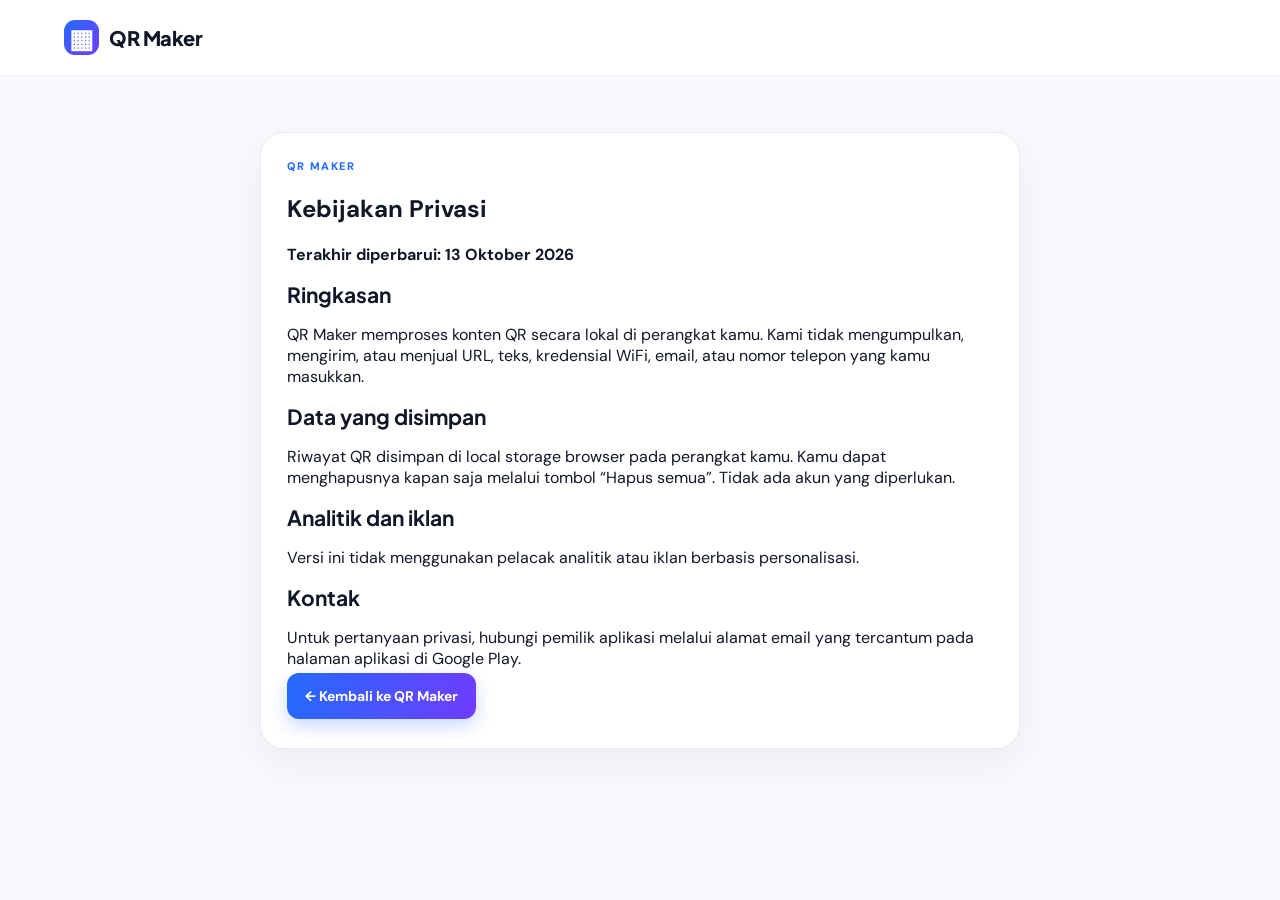
==== privacy.html @ 30dcb8dc "Build Android-first QR Maker PWA" ====
<!doctype html><html lang="id"><head><meta charset="UTF-8"><meta name="viewport" content="width=device-width,initial-scale=1"><meta name="theme-color" content="#246bfe"><link rel="stylesheet" href="styles.css"><title>Kebijakan Privasi — QR Maker</title></head><body><header class="appbar"><a class="brand" href="./"><span class="brand-mark">▦</span><span>QR Maker</span></a></header><main class="shell"><article class="panel" style="max-width:760px;margin:auto"><p class="eyebrow">QR MAKER</p><h1>Kebijakan Privasi</h1><p><strong>Terakhir diperbarui: 13 Oktober 2026</strong></p><h2>Ringkasan</h2><p>QR Maker memproses konten QR secara lokal di perangkat kamu. Kami tidak mengumpulkan, mengirim, atau menjual URL, teks, kredensial WiFi, email, atau nomor telepon yang kamu masukkan.</p><h2>Data yang disimpan</h2><p>Riwayat QR disimpan di local storage browser pada perangkat kamu. Kamu dapat menghapusnya kapan saja melalui tombol “Hapus semua”. Tidak ada akun yang diperlukan.</p><h2>Analitik dan iklan</h2><p>Versi ini tidak menggunakan pelacak analitik atau iklan berbasis personalisasi.</p><h2>Kontak</h2><p>Untuk pertanyaan privasi, hubungi pemilik aplikasi melalui alamat email yang tercantum pada halaman aplikasi di Google Play.</p><p><a class="primary-btn" href="./">← Kembali ke QR Maker</a></p></article></main></body></html>
---- styles.css ----
@import url('https://fonts.googleapis.com/css2?family=DM+Sans:wght@400;500;600;700&family=Plus+Jakarta+Sans:wght@600;700;800&display=swap');
:root{--ink:#101828;--muted:#667085;--line:#e4e7ec;--blue:#246bfe;--violet:#6f3cff;--soft:#f5f8ff;--card:#fff;--bg:#f7f9fc}*{box-sizing:border-box}html{scroll-behavior:smooth}body{margin:0;background:var(--bg);color:var(--ink);font-family:'DM Sans',system-ui,sans-serif}a{color:inherit;text-decoration:none}.appbar{height:76px;background:rgba(255,255,255,.9);backdrop-filter:blur(14px);border-bottom:1px solid #edf0f5;display:flex;align-items:center;padding:0 clamp(20px,5vw,72px);gap:36px;position:sticky;top:0;z-index:10}.brand{display:flex;align-items:center;gap:10px;font-family:'Plus Jakarta Sans';font-weight:800;font-size:20px;letter-spacing:-.5px}.brand-mark{display:grid;place-items:center;width:35px;height:35px;border-radius:11px;background:linear-gradient(135deg,var(--blue),var(--violet));color:#fff;font-size:26px;line-height:1}.top-nav{display:flex;gap:26px;margin-left:auto;color:#667085;font-weight:600;font-size:14px}.top-nav a.active{color:var(--blue)}.icon-btn{border:0;background:#eef4ff;color:var(--blue);border-radius:11px;width:38px;height:38px;font-size:20px}.shell{max-width:1160px;margin:auto;padding:56px 22px 70px}.hero{display:flex;justify-content:space-between;align-items:center;margin-bottom:42px}.eyebrow{font-size:11px;letter-spacing:1.5px;font-weight:800;color:var(--blue);margin:0 0 10px}.hero h1{font:800 clamp(38px,5vw,62px)/1.05 'Plus Jakarta Sans';letter-spacing:-2.5px;margin:0}.hero h1 span{background:linear-gradient(90deg,var(--blue),var(--violet));background-clip:text;color:transparent}.hero-copy{color:var(--muted);font-size:17px;max-width:520px;line-height:1.6;margin:20px 0 0}.hero-orb{width:150px;height:150px;border-radius:46px 46px 72px 46px;background:linear-gradient(145deg,#dfeaff,#ece3ff);display:grid;place-items:center;color:var(--blue);font-size:92px;transform:rotate(8deg);box-shadow:20px 20px 0 #eef3ff}.workspace{display:grid;grid-template-columns:1.08fr .92fr;gap:20px}.panel{background:var(--card);border:1px solid #e9edf4;border-radius:24px;padding:26px;box-shadow:0 15px 40px rgba(16,24,40,.05)}.panel-head,.section-head{display:flex;justify-content:space-between;align-items:flex-start}.panel h2,.history-section h2{font:700 21px 'Plus Jakarta Sans';margin:0}.secure-pill,.status-badge{font-size:11px;font-weight:700;border-radius:100px;padding:8px 10px;background:#ecfdf3;color:#039855}.status-badge{background:#eef4ff;color:var(--blue)}.type-tabs{display:grid;grid-template-columns:repeat(4,1fr);gap:8px;background:#f8fafc;border-radius:15px;padding:5px;margin:26px 0}.type-tab{border:0;background:transparent;border-radius:11px;color:#667085;font:600 13px 'DM Sans';padding:12px 7px;cursor:pointer;display:flex;gap:6px;justify-content:center;align-items:center}.type-tab span{font-size:12px}.type-tab.active{color:var(--blue);background:#fff;box-shadow:0 3px 10px rgba(16,24,40,.08)}.field{display:flex;flex-direction:column;gap:8px;margin-bottom:15px}.field label,.custom-row label{font-size:13px;font-weight:700;color:#344054}.field input,.field textarea,.custom-row select{border:1px solid var(--line);border-radius:12px;padding:14px;font:15px 'DM Sans';color:var(--ink);outline:0;background:#fff;width:100%}.field input:focus,.field textarea:focus{border-color:var(--blue);box-shadow:0 0 0 4px #eef4ff}.field textarea{resize:vertical;min-height:108px}.form-actions{display:flex;gap:10px;margin-top:18px}.primary-btn,.secondary-btn,.ghost-btn{border:0;border-radius:12px;padding:14px 18px;font:700 14px 'DM Sans';cursor:pointer;transition:.2s}.primary-btn{color:#fff;background:linear-gradient(100deg,var(--blue),var(--violet));box-shadow:0 7px 18px rgba(36,107,254,.25);flex:1}.primary-btn:hover{transform:translateY(-2px)}.primary-btn:disabled,.secondary-btn:disabled{opacity:.45;cursor:not-allowed;transform:none}.secondary-btn{color:var(--blue);background:#eef4ff;flex:1}.ghost-btn{color:#667085;background:#f5f6f8}.microcopy{font-size:11px;color:#98a2b3;line-height:1.5;margin:18px 0 0}.qr-stage{background:var(--soft);border-radius:18px;padding:20px 20px 15px;text-align:center;margin:25px 0 17px}.qr-stage canvas{width:min(100%,250px);height:auto;image-rendering:pixelated;background:#fff;border-radius:10px;padding:14px}.qr-stage p{color:var(--muted);font-size:12px;margin:10px 0 0}.custom-row{display:grid;grid-template-columns:1fr 1fr;gap:12px;margin-bottom:16px}.custom-row label{display:flex;flex-direction:column;gap:8px}.custom-row input{height:46px;width:100%;border:1px solid var(--line);border-radius:12px;padding:4px;background:#fff}.custom-row select{padding:12px}.history-section{margin-top:54px}.text-btn{border:0;background:none;color:var(--blue);font-weight:700;cursor:pointer}.history-list{display:grid;grid-template-columns:repeat(3,1fr);gap:12px;margin-top:16px}.history-empty{border:1px dashed #d0d5dd;border-radius:16px;padding:24px;color:#98a2b3;text-align:center;grid-column:1/-1;font-size:14px}.history-item{background:#fff;border:1px solid #e9edf4;border-radius:16px;padding:15px;display:flex;gap:12px;align-items:center;min-width:0}.history-thumb{width:55px;height:55px;border-radius:10px;background:#f2f4f7;display:grid;place-items:center;color:var(--ink);font-size:30px}.history-meta{min-width:0}.history-meta strong{display:block;font-size:13px;white-space:nowrap;overflow:hidden;text-overflow:ellipsis}.history-meta span{font-size:11px;color:#98a2b3;display:block;white-space:nowrap;overflow:hidden;text-overflow:ellipsis;margin-top:4px}.trust-grid{display:grid;grid-template-columns:repeat(3,1fr);gap:14px;margin-top:45px}.trust-grid div{border-top:1px solid var(--line);padding-top:16px}.trust-grid strong,.trust-grid span{display:block}.trust-grid strong{font-size:13px}.trust-grid span{font-size:12px;color:var(--muted);margin-top:5px}footer{border-top:1px solid var(--line);max-width:1160px;margin:auto;padding:24px 22px 40px;color:#98a2b3;font-size:12px;display:flex;justify-content:space-between}footer span:last-child{display:flex;gap:18px}footer a:hover{color:var(--blue)}@media(max-width:760px){.appbar{height:64px;padding:0 17px}.top-nav{display:none}.appbar .icon-btn{margin-left:auto}.shell{padding:30px 15px 45px}.hero{margin-bottom:26px}.hero-orb{width:70px;height:70px;border-radius:23px 23px 36px 23px;font-size:42px;box-shadow:10px 10px 0 #eef3ff}.hero h1{font-size:37px;letter-spacing:-1.7px}.hero-copy{font-size:14px;margin-top:13px;max-width:320px}.workspace{display:block}.panel{padding:19px;border-radius:20px;margin-bottom:14px}.panel h2{font-size:18px}.secure-pill{font-size:10px}.type-tabs{margin:20px 0}.type-tab{padding:11px 3px}.type-tab span{font-size:11px}.history-list{grid-template-columns:1fr}.trust-grid{grid-template-columns:1fr;gap:20px;margin-top:32px}.trust-grid div{display:none}footer{padding:20px 15px 30px;display:block;line-height:2}footer span:last-child{gap:15px}.qr-stage canvas{width:min(100%,230px)}}
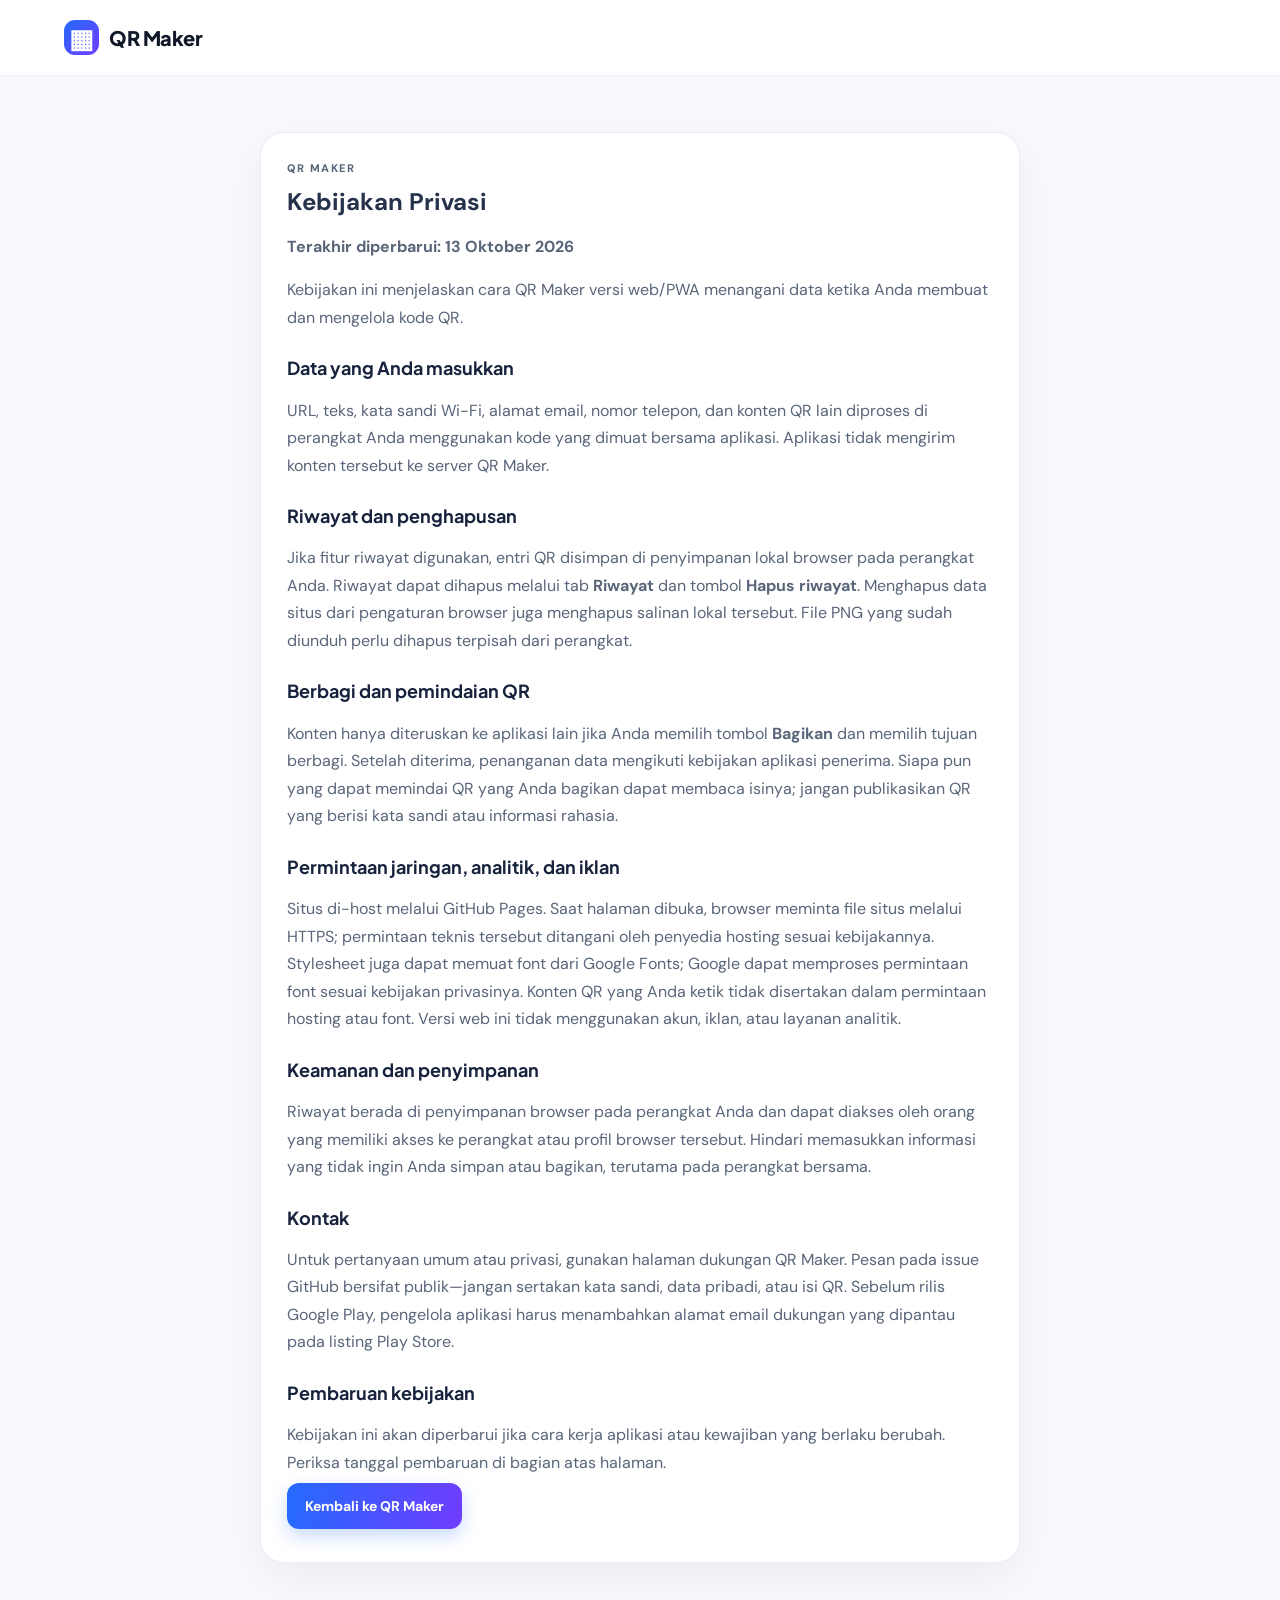
==== commit 1e119351: "Complete profile and Play Store readiness information" ====
--- a/privacy.html
+++ b/privacy.html
@@ -1 +1,46 @@
-<!doctype html><html lang="id"><head><meta charset="UTF-8"><meta name="viewport" content="width=device-width,initial-scale=1"><meta name="theme-color" content="#246bfe"><link rel="stylesheet" href="styles.css"><title>Kebijakan Privasi — QR Maker</title></head><body><header class="appbar"><a class="brand" href="./"><span class="brand-mark">▦</span><span>QR Maker</span></a></header><main class="shell"><article class="panel" style="max-width:760px;margin:auto"><p class="eyebrow">QR MAKER</p><h1>Kebijakan Privasi</h1><p><strong>Terakhir diperbarui: 13 Oktober 2026</strong></p><h2>Ringkasan</h2><p>QR Maker memproses konten QR secara lokal di perangkat kamu. Kami tidak mengumpulkan, mengirim, atau menjual URL, teks, kredensial WiFi, email, atau nomor telepon yang kamu masukkan.</p><h2>Data yang disimpan</h2><p>Riwayat QR disimpan di local storage browser pada perangkat kamu. Kamu dapat menghapusnya kapan saja melalui tombol “Hapus semua”. Tidak ada akun yang diperlukan.</p><h2>Analitik dan iklan</h2><p>Versi ini tidak menggunakan pelacak analitik atau iklan berbasis personalisasi.</p><h2>Kontak</h2><p>Untuk pertanyaan privasi, hubungi pemilik aplikasi melalui alamat email yang tercantum pada halaman aplikasi di Google Play.</p><p><a class="primary-btn" href="./">← Kembali ke QR Maker</a></p></article></main></body></html>
+<!doctype html>
+<html lang="id">
+<head>
+  <meta charset="UTF-8">
+  <meta name="viewport" content="width=device-width,initial-scale=1">
+  <meta name="theme-color" content="#246bfe">
+  <meta name="description" content="Kebijakan privasi QR Maker: pemrosesan QR lokal, penyimpanan riwayat, dan pilihan berbagi.">
+  <link rel="stylesheet" href="styles.css?v=19">
+  <title>Kebijakan Privasi — QR Maker</title>
+</head>
+<body>
+  <header class="appbar">
+    <a class="brand" href="./"><span class="brand-mark">▦</span><span>QR Maker</span></a>
+  </header>
+  <main class="shell">
+    <article class="panel legal-page">
+      <p class="eyebrow">QR MAKER</p>
+      <h1>Kebijakan Privasi</h1>
+      <p><strong>Terakhir diperbarui: 13 Oktober 2026</strong></p>
+      <p>Kebijakan ini menjelaskan cara QR Maker versi web/PWA menangani data ketika Anda membuat dan mengelola kode QR.</p>
+
+      <h2>Data yang Anda masukkan</h2>
+      <p>URL, teks, kata sandi Wi-Fi, alamat email, nomor telepon, dan konten QR lain diproses di perangkat Anda menggunakan kode yang dimuat bersama aplikasi. Aplikasi tidak mengirim konten tersebut ke server QR Maker.</p>
+
+      <h2>Riwayat dan penghapusan</h2>
+      <p>Jika fitur riwayat digunakan, entri QR disimpan di penyimpanan lokal browser pada perangkat Anda. Riwayat dapat dihapus melalui tab <strong>Riwayat</strong> dan tombol <strong>Hapus riwayat</strong>. Menghapus data situs dari pengaturan browser juga menghapus salinan lokal tersebut. File PNG yang sudah diunduh perlu dihapus terpisah dari perangkat.</p>
+
+      <h2>Berbagi dan pemindaian QR</h2>
+      <p>Konten hanya diteruskan ke aplikasi lain jika Anda memilih tombol <strong>Bagikan</strong> dan memilih tujuan berbagi. Setelah diterima, penanganan data mengikuti kebijakan aplikasi penerima. Siapa pun yang dapat memindai QR yang Anda bagikan dapat membaca isinya; jangan publikasikan QR yang berisi kata sandi atau informasi rahasia.</p>
+
+      <h2>Permintaan jaringan, analitik, dan iklan</h2>
+      <p>Situs di-host melalui GitHub Pages. Saat halaman dibuka, browser meminta file situs melalui HTTPS; permintaan teknis tersebut ditangani oleh penyedia hosting sesuai kebijakannya. Stylesheet juga dapat memuat font dari Google Fonts; Google dapat memproses permintaan font sesuai kebijakan privasinya. Konten QR yang Anda ketik tidak disertakan dalam permintaan hosting atau font. Versi web ini tidak menggunakan akun, iklan, atau layanan analitik.</p>
+
+      <h2>Keamanan dan penyimpanan</h2>
+      <p>Riwayat berada di penyimpanan browser pada perangkat Anda dan dapat diakses oleh orang yang memiliki akses ke perangkat atau profil browser tersebut. Hindari memasukkan informasi yang tidak ingin Anda simpan atau bagikan, terutama pada perangkat bersama.</p>
+
+      <h2>Kontak</h2>
+      <p>Untuk pertanyaan umum atau privasi, gunakan <a href="https://github.com/shopppit1-tech/qr-maker-app/issues" target="_blank" rel="noopener noreferrer">halaman dukungan QR Maker</a>. Pesan pada issue GitHub bersifat publik—jangan sertakan kata sandi, data pribadi, atau isi QR. Sebelum rilis Google Play, pengelola aplikasi harus menambahkan alamat email dukungan yang dipantau pada listing Play Store.</p>
+
+      <h2>Pembaruan kebijakan</h2>
+      <p>Kebijakan ini akan diperbarui jika cara kerja aplikasi atau kewajiban yang berlaku berubah. Periksa tanggal pembaruan di bagian atas halaman.</p>
+      <p><a class="primary-btn" href="./">Kembali ke QR Maker</a></p>
+    </article>
+  </main>
+</body>
+</html>
--- a/styles.css
+++ b/styles.css
@@ -1,2 +1,45 @@
 @import url('https://fonts.googleapis.com/css2?family=DM+Sans:wght@400;500;600;700&family=Plus+Jakarta+Sans:wght@600;700;800&display=swap');
-:root{--ink:#101828;--muted:#667085;--line:#e4e7ec;--blue:#246bfe;--violet:#6f3cff;--soft:#f5f8ff;--card:#fff;--bg:#f7f9fc}*{box-sizing:border-box}html{scroll-behavior:smooth}body{margin:0;background:var(--bg);color:var(--ink);font-family:'DM Sans',system-ui,sans-serif}a{color:inherit;text-decoration:none}.appbar{height:76px;background:rgba(255,255,255,.9);backdrop-filter:blur(14px);border-bottom:1px solid #edf0f5;display:flex;align-items:center;padding:0 clamp(20px,5vw,72px);gap:36px;position:sticky;top:0;z-index:10}.brand{display:flex;align-items:center;gap:10px;font-family:'Plus Jakarta Sans';font-weight:800;font-size:20px;letter-spacing:-.5px}.brand-mark{display:grid;place-items:center;width:35px;height:35px;border-radius:11px;background:linear-gradient(135deg,var(--blue),var(--violet));color:#fff;font-size:26px;line-height:1}.top-nav{display:flex;gap:26px;margin-left:auto;color:#667085;font-weight:600;font-size:14px}.top-nav a.active{color:var(--blue)}.icon-btn{border:0;background:#eef4ff;color:var(--blue);border-radius:11px;width:38px;height:38px;font-size:20px}.shell{max-width:1160px;margin:auto;padding:56px 22px 70px}.hero{display:flex;justify-content:space-between;align-items:center;margin-bottom:42px}.eyebrow{font-size:11px;letter-spacing:1.5px;font-weight:800;color:var(--blue);margin:0 0 10px}.hero h1{font:800 clamp(38px,5vw,62px)/1.05 'Plus Jakarta Sans';letter-spacing:-2.5px;margin:0}.hero h1 span{background:linear-gradient(90deg,var(--blue),var(--violet));background-clip:text;color:transparent}.hero-copy{color:var(--muted);font-size:17px;max-width:520px;line-height:1.6;margin:20px 0 0}.hero-orb{width:150px;height:150px;border-radius:46px 46px 72px 46px;background:linear-gradient(145deg,#dfeaff,#ece3ff);display:grid;place-items:center;color:var(--blue);font-size:92px;transform:rotate(8deg);box-shadow:20px 20px 0 #eef3ff}.workspace{display:grid;grid-template-columns:1.08fr .92fr;gap:20px}.panel{background:var(--card);border:1px solid #e9edf4;border-radius:24px;padding:26px;box-shadow:0 15px 40px rgba(16,24,40,.05)}.panel-head,.section-head{display:flex;justify-content:space-between;align-items:flex-start}.panel h2,.history-section h2{font:700 21px 'Plus Jakarta Sans';margin:0}.secure-pill,.status-badge{font-size:11px;font-weight:700;border-radius:100px;padding:8px 10px;background:#ecfdf3;color:#039855}.status-badge{background:#eef4ff;color:var(--blue)}.type-tabs{display:grid;grid-template-columns:repeat(4,1fr);gap:8px;background:#f8fafc;border-radius:15px;padding:5px;margin:26px 0}.type-tab{border:0;background:transparent;border-radius:11px;color:#667085;font:600 13px 'DM Sans';padding:12px 7px;cursor:pointer;display:flex;gap:6px;justify-content:center;align-items:center}.type-tab span{font-size:12px}.type-tab.active{color:var(--blue);background:#fff;box-shadow:0 3px 10px rgba(16,24,40,.08)}.field{display:flex;flex-direction:column;gap:8px;margin-bottom:15px}.field label,.custom-row label{font-size:13px;font-weight:700;color:#344054}.field input,.field textarea,.custom-row select{border:1px solid var(--line);border-radius:12px;padding:14px;font:15px 'DM Sans';color:var(--ink);outline:0;background:#fff;width:100%}.field input:focus,.field textarea:focus{border-color:var(--blue);box-shadow:0 0 0 4px #eef4ff}.field textarea{resize:vertical;min-height:108px}.form-actions{display:flex;gap:10px;margin-top:18px}.primary-btn,.secondary-btn,.ghost-btn{border:0;border-radius:12px;padding:14px 18px;font:700 14px 'DM Sans';cursor:pointer;transition:.2s}.primary-btn{color:#fff;background:linear-gradient(100deg,var(--blue),var(--violet));box-shadow:0 7px 18px rgba(36,107,254,.25);flex:1}.primary-btn:hover{transform:translateY(-2px)}.primary-btn:disabled,.secondary-btn:disabled{opacity:.45;cursor:not-allowed;transform:none}.secondary-btn{color:var(--blue);background:#eef4ff;flex:1}.ghost-btn{color:#667085;background:#f5f6f8}.microcopy{font-size:11px;color:#98a2b3;line-height:1.5;margin:18px 0 0}.qr-stage{background:var(--soft);border-radius:18px;padding:20px 20px 15px;text-align:center;margin:25px 0 17px}.qr-stage canvas{width:min(100%,250px);height:auto;image-rendering:pixelated;background:#fff;border-radius:10px;padding:14px}.qr-stage p{color:var(--muted);font-size:12px;margin:10px 0 0}.custom-row{display:grid;grid-template-columns:1fr 1fr;gap:12px;margin-bottom:16px}.custom-row label{display:flex;flex-direction:column;gap:8px}.custom-row input{height:46px;width:100%;border:1px solid var(--line);border-radius:12px;padding:4px;background:#fff}.custom-row select{padding:12px}.history-section{margin-top:54px}.text-btn{border:0;background:none;color:var(--blue);font-weight:700;cursor:pointer}.history-list{display:grid;grid-template-columns:repeat(3,1fr);gap:12px;margin-top:16px}.history-empty{border:1px dashed #d0d5dd;border-radius:16px;padding:24px;color:#98a2b3;text-align:center;grid-column:1/-1;font-size:14px}.history-item{background:#fff;border:1px solid #e9edf4;border-radius:16px;padding:15px;display:flex;gap:12px;align-items:center;min-width:0}.history-thumb{width:55px;height:55px;border-radius:10px;background:#f2f4f7;display:grid;place-items:center;color:var(--ink);font-size:30px}.history-meta{min-width:0}.history-meta strong{display:block;font-size:13px;white-space:nowrap;overflow:hidden;text-overflow:ellipsis}.history-meta span{font-size:11px;color:#98a2b3;display:block;white-space:nowrap;overflow:hidden;text-overflow:ellipsis;margin-top:4px}.trust-grid{display:grid;grid-template-columns:repeat(3,1fr);gap:14px;margin-top:45px}.trust-grid div{border-top:1px solid var(--line);padding-top:16px}.trust-grid strong,.trust-grid span{display:block}.trust-grid strong{font-size:13px}.trust-grid span{font-size:12px;color:var(--muted);margin-top:5px}footer{border-top:1px solid var(--line);max-width:1160px;margin:auto;padding:24px 22px 40px;color:#98a2b3;font-size:12px;display:flex;justify-content:space-between}footer span:last-child{display:flex;gap:18px}footer a:hover{color:var(--blue)}@media(max-width:760px){.appbar{height:64px;padding:0 17px}.top-nav{display:none}.appbar .icon-btn{margin-left:auto}.shell{padding:30px 15px 45px}.hero{margin-bottom:26px}.hero-orb{width:70px;height:70px;border-radius:23px 23px 36px 23px;font-size:42px;box-shadow:10px 10px 0 #eef3ff}.hero h1{font-size:37px;letter-spacing:-1.7px}.hero-copy{font-size:14px;margin-top:13px;max-width:320px}.workspace{display:block}.panel{padding:19px;border-radius:20px;margin-bottom:14px}.panel h2{font-size:18px}.secure-pill{font-size:10px}.type-tabs{margin:20px 0}.type-tab{padding:11px 3px}.type-tab span{font-size:11px}.history-list{grid-template-columns:1fr}.trust-grid{grid-template-columns:1fr;gap:20px;margin-top:32px}.trust-grid div{display:none}footer{padding:20px 15px 30px;display:block;line-height:2}footer span:last-child{gap:15px}.qr-stage canvas{width:min(100%,230px)}}
+:root{--ink:#101828;--muted:#667085;--line:#e4e7ec;--blue:#246bfe;--violet:#6f3cff;--soft:#f5f8ff;--card:#fff;--bg:#f7f9fc}*{box-sizing:border-box}html{scroll-behavior:smooth}body{margin:0;background:var(--bg);color:var(--ink);font-family:'DM Sans',system-ui,sans-serif}a{color:inherit;text-decoration:none}.appbar{height:76px;background:rgba(255,255,255,.9);backdrop-filter:blur(14px);border-bottom:1px solid #edf0f5;display:flex;align-items:center;padding:0 clamp(20px,5vw,72px);gap:36px;position:sticky;top:0;z-index:10}.brand{display:flex;align-items:center;gap:10px;font-family:'Plus Jakarta Sans';font-weight:800;font-size:20px;letter-spacing:-.5px}.brand-mark{display:grid;place-items:center;width:35px;height:35px;border-radius:11px;background:linear-gradient(135deg,var(--blue),var(--violet));color:#fff;font-size:26px;line-height:1}.top-nav{display:flex;gap:26px;margin-left:auto;color:#667085;font-weight:600;font-size:14px}.top-nav a.active{color:var(--blue)}.icon-btn{border:0;background:#eef4ff;color:var(--blue);border-radius:11px;width:38px;height:38px;font-size:20px}.appbar-actions{margin-left:auto;display:flex;gap:8px}.shell{max-width:1160px;margin:auto;padding:56px 22px 70px}.app-main{max-width:1160px;margin:auto;min-height:calc(100vh - 150px)}.screen{display:none}.screen.active{display:block}.hero{display:flex;justify-content:space-between;align-items:center;margin-bottom:42px}.eyebrow{font-size:11px;letter-spacing:1.5px;font-weight:800;color:var(--blue);margin:0 0 10px}.hero h1{font:800 clamp(38px,5vw,62px)/1.05 'Plus Jakarta Sans';letter-spacing:-2.5px;margin:0}.hero h1 span{background:linear-gradient(90deg,var(--blue),var(--violet));background-clip:text;color:transparent}.hero-copy{color:var(--muted);font-size:17px;max-width:520px;line-height:1.6;margin:20px 0 0}.hero-orb{width:150px;height:150px;border-radius:46px 46px 72px 46px;background:linear-gradient(145deg,#dfeaff,#ece3ff);display:grid;place-items:center;color:var(--blue);font-size:92px;transform:rotate(8deg);box-shadow:20px 20px 0 #eef3ff}.workspace{display:grid;grid-template-columns:1.08fr .92fr;gap:20px}.panel{background:var(--card);border:1px solid #e9edf4;border-radius:24px;padding:26px;box-shadow:0 15px 40px rgba(16,24,40,.05)}.panel-head,.section-head{display:flex;justify-content:space-between;align-items:flex-start}.panel h2,.history-section h2{font:700 21px 'Plus Jakarta Sans';margin:0}.secure-pill,.status-badge{font-size:11px;font-weight:700;border-radius:100px;padding:8px 10px;background:#ecfdf3;color:#039855}.status-badge{background:#eef4ff;color:var(--blue)}.type-tabs{display:grid;grid-template-columns:repeat(4,1fr);gap:8px;background:#f8fafc;border-radius:15px;padding:5px;margin:26px 0}.type-tab{border:0;background:transparent;border-radius:11px;color:#667085;font:600 13px 'DM Sans';padding:12px 7px;cursor:pointer;display:flex;gap:6px;justify-content:center;align-items:center}.type-tab span{font-size:12px}.type-tab.active{color:var(--blue);background:#fff;box-shadow:0 3px 10px rgba(16,24,40,.08)}.field{display:flex;flex-direction:column;gap:8px;margin-bottom:15px}.field label,.custom-row label{font-size:13px;font-weight:700;color:#344054}.field input,.field textarea,.field select,.custom-row select{border:1px solid var(--line);border-radius:12px;padding:14px;font:15px 'DM Sans';color:var(--ink);outline:0;background:#fff;width:100%}.field input:focus,.field textarea:focus{border-color:var(--blue);box-shadow:0 0 0 4px #eef4ff}.field textarea{resize:vertical;min-height:108px}.form-actions{display:flex;gap:10px;margin-top:18px}.primary-btn,.secondary-btn,.ghost-btn{border:0;border-radius:12px;padding:14px 18px;font:700 14px 'DM Sans';cursor:pointer;transition:.2s}.primary-btn{color:#fff;background:linear-gradient(100deg,var(--blue),var(--violet));box-shadow:0 7px 18px rgba(36,107,254,.25);flex:1}.primary-btn:hover{transform:translateY(-2px)}.primary-btn:disabled,.secondary-btn:disabled{opacity:.45;cursor:not-allowed;transform:none}.secondary-btn{color:var(--blue);background:#eef4ff;flex:1}.ghost-btn{color:#667085;background:#f5f6f8}.microcopy{font-size:11px;color:#98a2b3;line-height:1.5;margin:18px 0 0}.qr-stage{background:var(--soft);border-radius:18px;padding:20px 20px 15px;text-align:center;margin:25px 0 17px}.qr-stage canvas{width:min(100%,250px);height:auto;image-rendering:pixelated;background:#fff;border-radius:10px;padding:14px}.qr-stage p{color:var(--muted);font-size:12px;margin:10px 0 0}.custom-row{display:grid;grid-template-columns:1fr 1fr;gap:12px;margin-bottom:16px}.custom-row label{display:flex;flex-direction:column;gap:8px}.custom-row input{height:46px;width:100%;border:1px solid var(--line);border-radius:12px;padding:4px;background:#fff}.custom-row select{padding:12px}.trust-grid{display:grid;grid-template-columns:repeat(3,1fr);gap:14px;margin-top:45px}.trust-grid div{border-top:1px solid var(--line);padding-top:16px}.trust-grid strong,.trust-grid span{display:block}.trust-grid strong{font-size:13px}.trust-grid span{font-size:12px;color:var(--muted);margin-top:5px}.screen-heading{padding:56px 22px 28px}.screen-heading h1{font:800 clamp(34px,5vw,52px)/1.08 'Plus Jakarta Sans';letter-spacing:-2px;margin:0}.screen-heading>p:last-child{color:var(--muted);font-size:16px;margin:14px 0 0}.history-panel{margin:0 22px}.muted{color:var(--muted);font-size:13px;margin:7px 0 0}.text-btn{border:0;background:none;color:var(--blue);font-weight:700;cursor:pointer}.history-list{display:grid;grid-template-columns:repeat(3,1fr);gap:12px;margin-top:16px}.history-empty{border:1px dashed #d0d5dd;border-radius:16px;padding:24px;color:#98a2b3;text-align:center;grid-column:1/-1;font-size:14px}.history-item{background:#fff;border:1px solid #e9edf4;border-radius:16px;padding:15px;display:flex;gap:12px;align-items:center;min-width:0;width:100%;text-align:left;cursor:pointer;position:relative}.history-thumb{width:55px;height:55px;border-radius:10px;background:#f2f4f7;display:grid;place-items:center;color:var(--ink);font-size:30px}.history-meta{min-width:0}.history-meta strong{display:block;font-size:13px;white-space:nowrap;overflow:hidden;text-overflow:ellipsis}.history-meta span{font-size:11px;color:#98a2b3;display:block;white-space:nowrap;overflow:hidden;text-overflow:ellipsis;margin-top:4px}.history-arrow{margin-left:auto;color:#98a2b3;font-size:25px}.empty-tip{margin:20px 22px;display:flex;gap:12px;align-items:center;background:#eef4ff;border-radius:16px;padding:15px;color:var(--blue)}.empty-tip>span{font-size:27px}.empty-tip strong{font-size:13px}.empty-tip p{color:#667085;font-size:12px;margin:3px 0 0}.profile-card{margin:0 22px 14px;background:linear-gradient(120deg,#246bfe,#6f3cff);color:#fff;border-radius:20px;padding:22px;display:flex;align-items:center;gap:14px;box-shadow:0 14px 28px rgba(36,107,254,.2)}.profile-avatar{width:50px;height:50px;border-radius:15px;background:rgba(255,255,255,.2);display:grid;place-items:center;font-size:34px}.profile-card strong{font:700 17px 'Plus Jakarta Sans'}.profile-card p{margin:4px 0 0;opacity:.8;font-size:12px}.pro-pill{margin-left:auto;background:#fff;color:var(--blue);border-radius:99px;font-size:10px;font-weight:800;padding:7px 9px}.settings-list{background:#fff;border:1px solid #e9edf4;border-radius:20px;margin:0 22px;overflow:hidden}.setting-item{width:100%;border:0;border-bottom:1px solid #edf0f5;background:#fff;display:flex;align-items:center;gap:13px;text-align:left;padding:17px 16px;color:var(--ink);cursor:pointer}.setting-item:last-child{border-bottom:0}.setting-icon{width:36px;height:36px;border-radius:11px;background:#eef4ff;color:var(--blue);display:grid;place-items:center;font-size:20px}.setting-item span:nth-child(2){flex:1}.setting-item strong,.setting-item small{display:block}.setting-item strong{font-size:13px}.setting-item small{font-size:11px;color:#98a2b3;margin-top:4px}.setting-item>b{font-size:24px;font-weight:400;color:#98a2b3}.about-note{margin:25px 22px 45px;text-align:center;color:#98a2b3;font-size:12px}.about-note strong,.about-note span{display:block}.about-note span{margin-top:5px}.bottom-nav{max-width:1160px;margin:0 auto 22px;background:#fff;border:1px solid #e9edf4;border-radius:18px;padding:8px;display:flex;justify-content:space-around;box-shadow:0 12px 30px rgba(16,24,40,.08);position:fixed;left:50%;transform:translateX(-50%);bottom:12px;width:min(1120px,calc(100% - 32px));z-index:30}.nav-item{border:0;background:transparent;color:#98a2b3;min-width:100px;padding:8px 20px;border-radius:13px;cursor:pointer;display:flex;flex-direction:column;align-items:center;gap:4px;font-family:'DM Sans'}.nav-item span{font-size:23px;line-height:1}.nav-item b{font-size:11px}.nav-item.active{color:var(--blue);background:#eef4ff}.settings-icon{display:grid;place-items:center;text-decoration:none;font-size:22px;font-family:system-ui}.settings-icon span{display:block;line-height:1}
+footer{border-top:1px solid var(--line);max-width:1160px;margin:auto;padding:24px 22px 40px;color:#98a2b3;font-size:12px;display:flex;justify-content:space-between}footer span:last-child{display:flex;gap:18px}footer a:hover{color:var(--blue)}
+@media(max-width:760px){html,body{height:100%;overflow:hidden}.appbar{height:64px;padding:0 17px;position:fixed;left:0;right:0;top:0;z-index:20}.top-nav{display:none}.appbar .icon-btn{margin-left:0}.app-main{height:calc(100dvh - 64px);min-height:0;padding-top:64px;overflow:hidden}.screen{height:100%;overflow:hidden}.screen-buat{padding:0 15px 74px}.hero{height:108px;padding:12px 0 5px;margin:0;align-items:flex-start}.hero-orb{display:none}.hero .eyebrow{font-size:9px;margin-bottom:5px}.hero h1{font-size:27px;line-height:1.02;letter-spacing:-1.2px}.hero-copy{font-size:11px;line-height:1.25;margin:7px 0 0;max-width:300px}.workspace{padding:0;display:block}.panel{border-radius:16px;padding:12px;margin-bottom:8px;box-shadow:0 7px 18px rgba(16,24,40,.045)}.panel-head{align-items:center}.panel h2{font-size:15px}.panel .eyebrow{font-size:8px;margin-bottom:4px}.secure-pill,.status-badge{font-size:9px;padding:5px 7px}.type-tabs{margin:10px 0 11px;padding:3px;gap:4px;border-radius:11px}.type-tab{padding:7px 3px;font-size:12px;gap:4px}.type-tab span{font-size:10px}.field{gap:4px;margin-bottom:7px}.field label,.custom-row label{font-size:10px}.field input,.field textarea,.field select{padding:9px;border-radius:9px;font-size:12px}.field textarea{min-height:45px}.form-actions{gap:6px;margin-top:8px}.primary-btn,.secondary-btn,.ghost-btn{padding:9px 10px;border-radius:9px;font-size:11px}.microcopy{font-size:8px;margin:8px 0 0}.preview-panel .qr-stage{margin:9px 0 8px;padding:7px 7px 5px;border-radius:12px}.preview-panel .qr-stage canvas{width:132px;padding:7px;border-radius:7px}.qr-stage p{font-size:9px;margin:4px 0 0}.custom-row{gap:7px;margin-bottom:7px}.custom-row input{height:29px;padding:2px;border-radius:8px}.custom-row select{padding:7px;font-size:10px}.preview-panel .form-actions{margin-top:5px}.trust-grid,footer{display:none}.bottom-nav{bottom:8px;width:calc(100% - 20px);border-radius:15px;padding:5px;background:rgba(255,255,255,.97);box-shadow:0 8px 22px rgba(16,24,40,.14)}.nav-item{padding:6px 4px;gap:2px;border-radius:10px}.nav-item span{font-size:19px}.nav-item b{font-size:9px}.screen-heading{padding:25px 15px 18px}.screen-heading h1{font-size:29px}.history-panel{margin:0 15px;padding:18px;max-height:calc(100% - 170px);overflow:auto}.empty-tip{margin:15px}.history-panel .history-list{margin-top:16px}.profile-card{margin:0 15px 14px}.settings-list{margin:0 15px;max-height:calc(100% - 240px);overflow:auto}.about-note{margin-left:15px;margin-right:15px}.appbar-actions .icon-btn{font-size:17px}.hero+.workspace{margin:0}.bottom-nav .nav-item{min-width:0;flex:1}}
+
+.form-error{color:#b42318;background:#fef3f2;border:1px solid #fecdca;border-radius:10px;padding:9px 11px;font-size:11px;font-weight:600;margin:8px 0 0}.form-error[hidden]{display:none}
+/* Touch-friendly mobile behavior: content may move, navigation stays fixed */
+@media(max-width:760px){html,body{overflow:auto;touch-action:pan-y}.app-main{overflow-y:auto;overflow-x:hidden}.screen{overflow-y:auto;overflow-x:hidden;touch-action:pan-y}.screen-buat{padding-bottom:92px}.bottom-nav{pointer-events:auto;touch-action:manipulation}.nav-item,.type-tab,button,a{touch-action:manipulation}}
+@media(max-width:760px){.hero{height:auto;min-height:142px;padding-top:12px;padding-bottom:14px;margin-bottom:0}.hero-copy{max-width:345px;line-height:1.35}.workspace{margin-top:0}.panel{overflow:visible}.form-panel,.preview-panel{height:auto;min-height:0}}
+
+/* Profil, kebijakan, dan kesiapan rilis */
+.legal-page{max-width:760px;margin:0 auto;line-height:1.72;color:#26324b}
+.legal-page h1{line-height:1.2;margin:8px 0 12px}
+.legal-page h2{font-size:18px;line-height:1.35;margin:25px 0 7px;color:#17233d}
+.legal-page p{color:#596579}
+#profileView{margin-bottom:24px}
+.profile-lead{color:var(--muted);line-height:1.65;margin:0 0 20px}
+.profile-app-id{display:flex;align-items:center;gap:13px;padding:15px;border-radius:18px;background:linear-gradient(120deg,#eff5ff,#f5f1ff);margin-bottom:20px}
+.profile-app-icon{width:52px;height:52px;display:grid;place-items:center;flex:0 0 52px;border-radius:16px;background:linear-gradient(145deg,#1477f8,#713cf6);color:#fff;font-size:25px;font-weight:800;box-shadow:0 8px 18px rgba(36,107,254,.22)}
+.profile-app-copy{display:grid;gap:3px;min-width:0}.profile-app-copy strong{font-size:17px;color:#17233d}.profile-app-copy small{font-size:12px;color:#6b7690}
+.profile-badge{margin-left:auto;padding:7px 10px;border-radius:999px;background:#e8fff3;color:#07824e;font-size:11px;font-weight:800;white-space:nowrap}
+.profile-block{margin-top:19px}.profile-block h3{font-size:16px;margin:0 0 10px;color:#17233d}
+.profile-links{display:grid;gap:9px}
+.profile-link{min-height:62px;display:flex;align-items:center;gap:12px;padding:12px 14px;border:1px solid #e8edf5;border-radius:15px;text-decoration:none;color:#17233d;background:#fff;transition:transform .16s ease,border-color .16s ease}
+.profile-link:hover{transform:translateY(-1px);border-color:#b7ccff}
+.profile-link-icon{width:38px;height:38px;display:grid;place-items:center;border-radius:12px;background:#eff4ff;color:#246bfe;font-size:19px;font-weight:700;flex:0 0 38px}
+.profile-link-copy{display:grid;gap:3px;flex:1}.profile-link-copy strong{font-size:14px}.profile-link-copy small{font-size:12px;color:#778198;line-height:1.45}.profile-link-arrow{color:#8994a8;font-size:20px}
+.profile-facts{margin:0;padding:0;list-style:none;display:grid;gap:9px}
+.profile-facts li{position:relative;padding-left:26px;color:#4f5d74;line-height:1.55;font-size:13px}
+.profile-facts li:before{content:"✓";position:absolute;left:0;top:0;width:18px;height:18px;border-radius:50%;display:grid;place-items:center;background:#e9fbf2;color:#07824e;font-size:12px;font-weight:800}
+.profile-note{padding:14px 15px;border-radius:15px;background:#f3f7ff;border:1px solid #e1eaff;color:#4e5c75;font-size:12px;line-height:1.6}
+.profile-play-checklist{margin-top:20px;border:1px solid #e7ebf3;border-radius:16px;background:#fbfcff;overflow:hidden}
+.profile-play-checklist summary{cursor:pointer;padding:15px 16px;font-weight:750;color:#17233d;list-style:none}
+.profile-play-checklist summary::-webkit-details-marker{display:none}
+.profile-play-checklist summary:after{content:"＋";float:right;color:#246bfe;font-size:18px}
+.profile-play-checklist[open] summary:after{content:"−"}
+.profile-play-body{padding:0 16px 16px;color:#596579;font-size:12px;line-height:1.62}
+.profile-play-body h4{margin:13px 0 6px;color:#17233d;font-size:13px}
+.profile-play-body ul{margin:6px 0;padding-left:20px}.profile-play-body li{margin:5px 0}
+.profile-play-body a{color:#246bfe}
+.profile-support-note{font-size:12px;line-height:1.55;color:#778198;margin:9px 0 0}
+#templatesIntro{padding:15px 0 4px;color:var(--muted);line-height:1.65}
+#profileContent[hidden],#templatesIntro[hidden]{display:none!important}
+.shell{padding-bottom:150px}
+@media(max-width:760px){.legal-page{padding:20px!important}.legal-page h1{font-size:26px}.legal-page h2{font-size:17px}.profile-app-id{padding:13px}.profile-block{margin-top:17px}.profile-link{min-height:60px;padding:11px 12px}.profile-play-checklist summary{padding:14px}.profile-play-body{padding:0 14px 14px}}
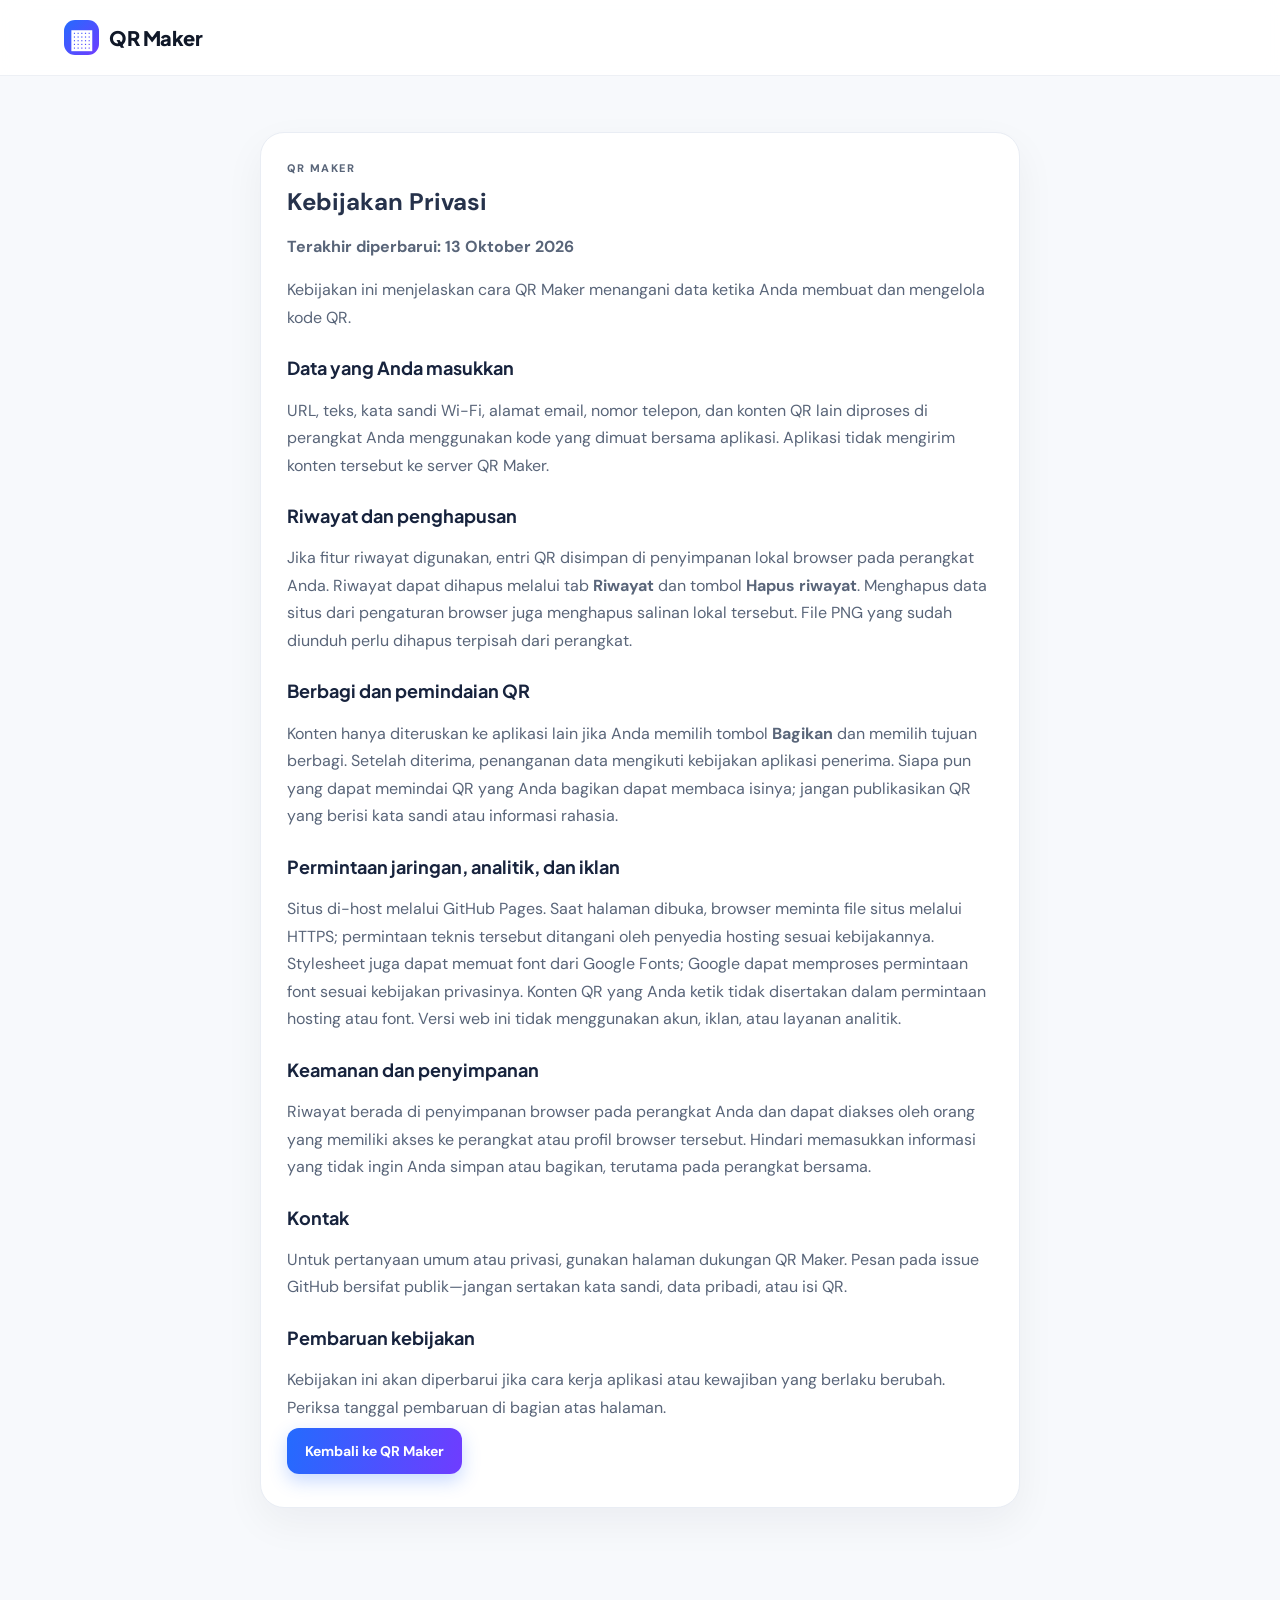
==== commit cfec2393: "Keep profile focused on end users" ====
--- a/privacy.html
+++ b/privacy.html
@@ -5,7 +5,7 @@
   <meta name="viewport" content="width=device-width,initial-scale=1">
   <meta name="theme-color" content="#246bfe">
   <meta name="description" content="Kebijakan privasi QR Maker: pemrosesan QR lokal, penyimpanan riwayat, dan pilihan berbagi.">
-  <link rel="stylesheet" href="styles.css?v=19">
+  <link rel="stylesheet" href="styles.css?v=20">
   <title>Kebijakan Privasi — QR Maker</title>
 </head>
 <body>
@@ -17,7 +17,7 @@
       <p class="eyebrow">QR MAKER</p>
       <h1>Kebijakan Privasi</h1>
       <p><strong>Terakhir diperbarui: 13 Oktober 2026</strong></p>
-      <p>Kebijakan ini menjelaskan cara QR Maker versi web/PWA menangani data ketika Anda membuat dan mengelola kode QR.</p>
+      <p>Kebijakan ini menjelaskan cara QR Maker menangani data ketika Anda membuat dan mengelola kode QR.</p>
 
       <h2>Data yang Anda masukkan</h2>
       <p>URL, teks, kata sandi Wi-Fi, alamat email, nomor telepon, dan konten QR lain diproses di perangkat Anda menggunakan kode yang dimuat bersama aplikasi. Aplikasi tidak mengirim konten tersebut ke server QR Maker.</p>
@@ -35,7 +35,7 @@
       <p>Riwayat berada di penyimpanan browser pada perangkat Anda dan dapat diakses oleh orang yang memiliki akses ke perangkat atau profil browser tersebut. Hindari memasukkan informasi yang tidak ingin Anda simpan atau bagikan, terutama pada perangkat bersama.</p>
 
       <h2>Kontak</h2>
-      <p>Untuk pertanyaan umum atau privasi, gunakan <a href="https://github.com/shopppit1-tech/qr-maker-app/issues" target="_blank" rel="noopener noreferrer">halaman dukungan QR Maker</a>. Pesan pada issue GitHub bersifat publik—jangan sertakan kata sandi, data pribadi, atau isi QR. Sebelum rilis Google Play, pengelola aplikasi harus menambahkan alamat email dukungan yang dipantau pada listing Play Store.</p>
+      <p>Untuk pertanyaan umum atau privasi, gunakan <a href="https://github.com/shopppit1-tech/qr-maker-app/issues" target="_blank" rel="noopener noreferrer">halaman dukungan QR Maker</a>. Pesan pada issue GitHub bersifat publik—jangan sertakan kata sandi, data pribadi, atau isi QR.</p>
 
       <h2>Pembaruan kebijakan</h2>
       <p>Kebijakan ini akan diperbarui jika cara kerja aplikasi atau kewajiban yang berlaku berubah. Periksa tanggal pembaruan di bagian atas halaman.</p>
--- a/styles.css
+++ b/styles.css
@@ -29,15 +29,7 @@
 .profile-facts li{position:relative;padding-left:26px;color:#4f5d74;line-height:1.55;font-size:13px}
 .profile-facts li:before{content:"✓";position:absolute;left:0;top:0;width:18px;height:18px;border-radius:50%;display:grid;place-items:center;background:#e9fbf2;color:#07824e;font-size:12px;font-weight:800}
 .profile-note{padding:14px 15px;border-radius:15px;background:#f3f7ff;border:1px solid #e1eaff;color:#4e5c75;font-size:12px;line-height:1.6}
-.profile-play-checklist{margin-top:20px;border:1px solid #e7ebf3;border-radius:16px;background:#fbfcff;overflow:hidden}
-.profile-play-checklist summary{cursor:pointer;padding:15px 16px;font-weight:750;color:#17233d;list-style:none}
-.profile-play-checklist summary::-webkit-details-marker{display:none}
-.profile-play-checklist summary:after{content:"＋";float:right;color:#246bfe;font-size:18px}
-.profile-play-checklist[open] summary:after{content:"−"}
-.profile-play-body{padding:0 16px 16px;color:#596579;font-size:12px;line-height:1.62}
-.profile-play-body h4{margin:13px 0 6px;color:#17233d;font-size:13px}
-.profile-play-body ul{margin:6px 0;padding-left:20px}.profile-play-body li{margin:5px 0}
-.profile-play-body a{color:#246bfe}
+
 .profile-support-note{font-size:12px;line-height:1.55;color:#778198;margin:9px 0 0}
 #templatesIntro{padding:15px 0 4px;color:var(--muted);line-height:1.65}
 #profileContent[hidden],#templatesIntro[hidden]{display:none!important}
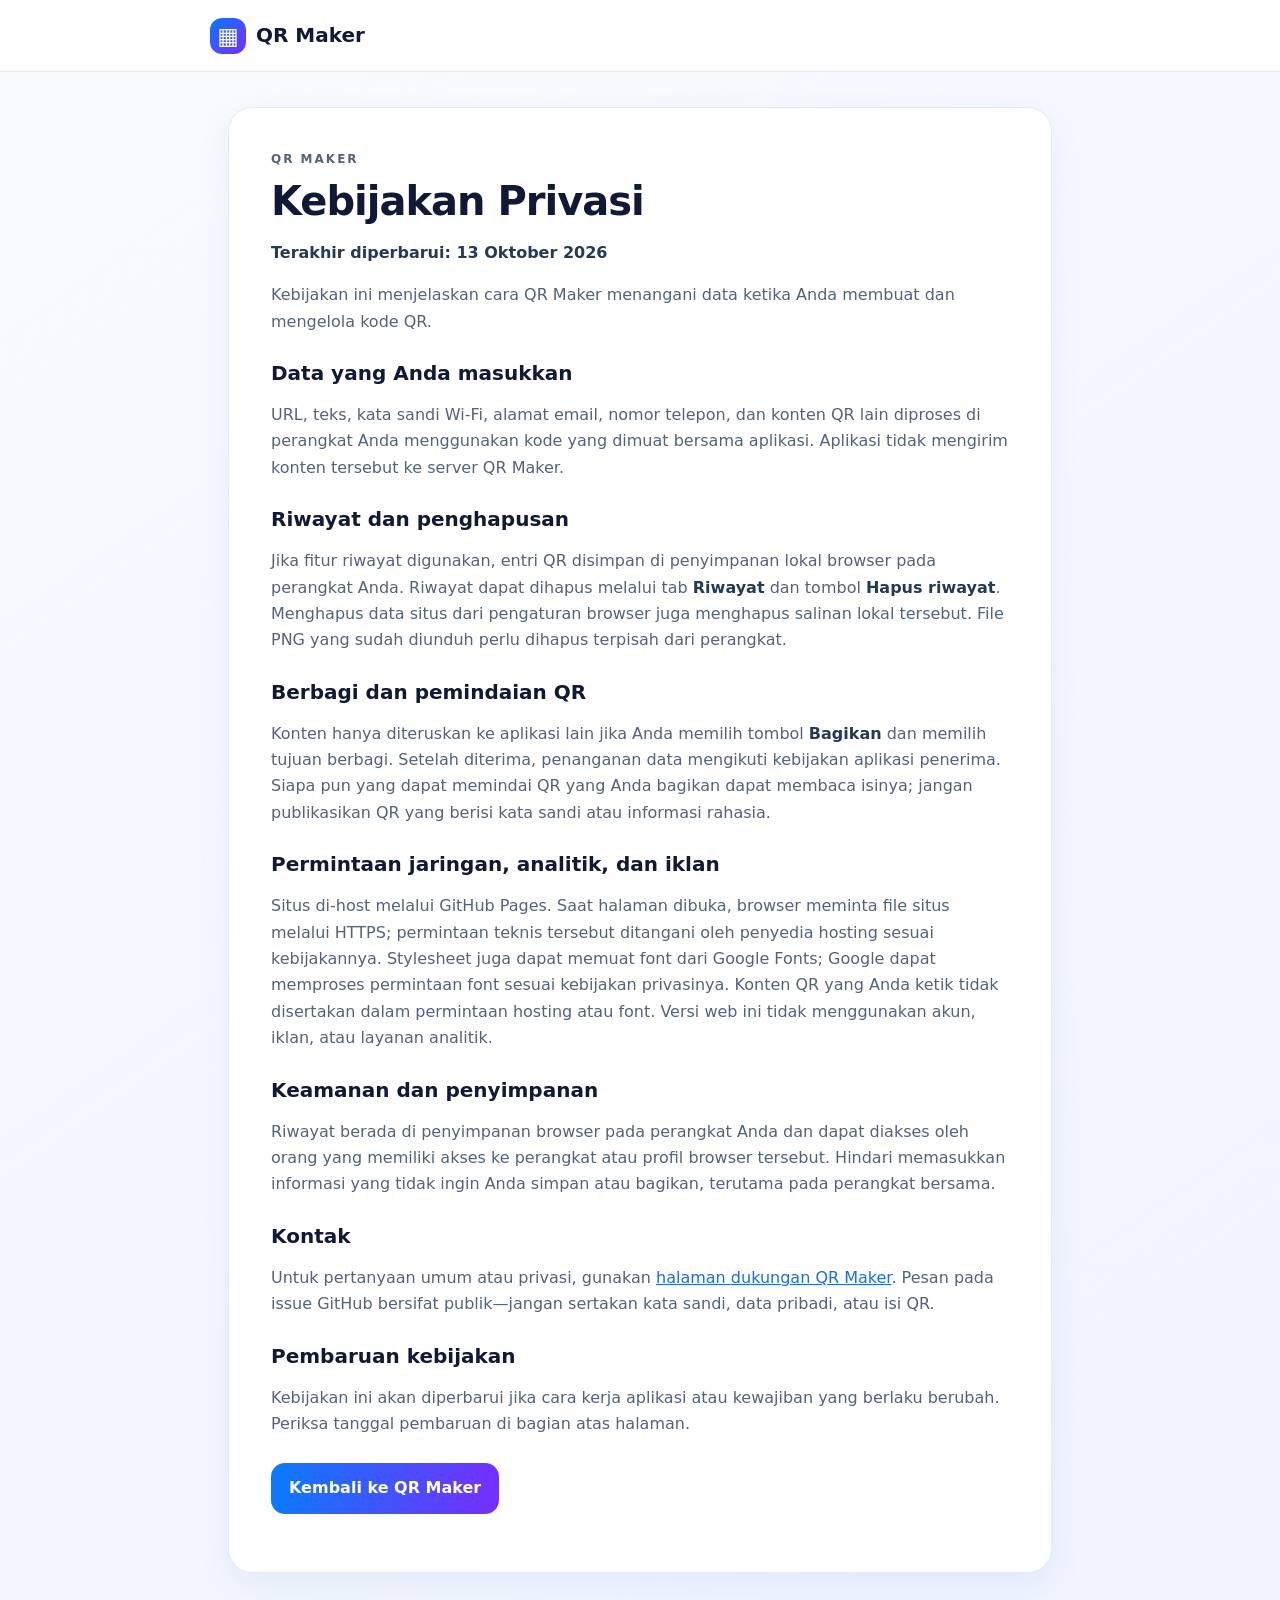
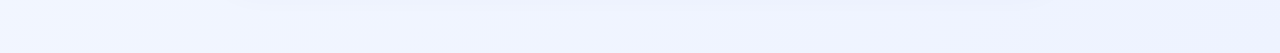
==== commit dba185fe: "Activate newly uploaded QR Maker design" ====
--- a/privacy.html
+++ b/privacy.html
@@ -5,7 +5,7 @@
   <meta name="viewport" content="width=device-width,initial-scale=1">
   <meta name="theme-color" content="#246bfe">
   <meta name="description" content="Kebijakan privasi QR Maker: pemrosesan QR lokal, penyimpanan riwayat, dan pilihan berbagi.">
-  <link rel="stylesheet" href="styles.css?v=20">
+  <link rel="stylesheet" href="styles.css?v=21">
   <title>Kebijakan Privasi — QR Maker</title>
 </head>
 <body>
--- a/styles.css
+++ b/styles.css
@@ -1,37 +1 @@
-@import url('https://fonts.googleapis.com/css2?family=DM+Sans:wght@400;500;600;700&family=Plus+Jakarta+Sans:wght@600;700;800&display=swap');
-:root{--ink:#101828;--muted:#667085;--line:#e4e7ec;--blue:#246bfe;--violet:#6f3cff;--soft:#f5f8ff;--card:#fff;--bg:#f7f9fc}*{box-sizing:border-box}html{scroll-behavior:smooth}body{margin:0;background:var(--bg);color:var(--ink);font-family:'DM Sans',system-ui,sans-serif}a{color:inherit;text-decoration:none}.appbar{height:76px;background:rgba(255,255,255,.9);backdrop-filter:blur(14px);border-bottom:1px solid #edf0f5;display:flex;align-items:center;padding:0 clamp(20px,5vw,72px);gap:36px;position:sticky;top:0;z-index:10}.brand{display:flex;align-items:center;gap:10px;font-family:'Plus Jakarta Sans';font-weight:800;font-size:20px;letter-spacing:-.5px}.brand-mark{display:grid;place-items:center;width:35px;height:35px;border-radius:11px;background:linear-gradient(135deg,var(--blue),var(--violet));color:#fff;font-size:26px;line-height:1}.top-nav{display:flex;gap:26px;margin-left:auto;color:#667085;font-weight:600;font-size:14px}.top-nav a.active{color:var(--blue)}.icon-btn{border:0;background:#eef4ff;color:var(--blue);border-radius:11px;width:38px;height:38px;font-size:20px}.appbar-actions{margin-left:auto;display:flex;gap:8px}.shell{max-width:1160px;margin:auto;padding:56px 22px 70px}.app-main{max-width:1160px;margin:auto;min-height:calc(100vh - 150px)}.screen{display:none}.screen.active{display:block}.hero{display:flex;justify-content:space-between;align-items:center;margin-bottom:42px}.eyebrow{font-size:11px;letter-spacing:1.5px;font-weight:800;color:var(--blue);margin:0 0 10px}.hero h1{font:800 clamp(38px,5vw,62px)/1.05 'Plus Jakarta Sans';letter-spacing:-2.5px;margin:0}.hero h1 span{background:linear-gradient(90deg,var(--blue),var(--violet));background-clip:text;color:transparent}.hero-copy{color:var(--muted);font-size:17px;max-width:520px;line-height:1.6;margin:20px 0 0}.hero-orb{width:150px;height:150px;border-radius:46px 46px 72px 46px;background:linear-gradient(145deg,#dfeaff,#ece3ff);display:grid;place-items:center;color:var(--blue);font-size:92px;transform:rotate(8deg);box-shadow:20px 20px 0 #eef3ff}.workspace{display:grid;grid-template-columns:1.08fr .92fr;gap:20px}.panel{background:var(--card);border:1px solid #e9edf4;border-radius:24px;padding:26px;box-shadow:0 15px 40px rgba(16,24,40,.05)}.panel-head,.section-head{display:flex;justify-content:space-between;align-items:flex-start}.panel h2,.history-section h2{font:700 21px 'Plus Jakarta Sans';margin:0}.secure-pill,.status-badge{font-size:11px;font-weight:700;border-radius:100px;padding:8px 10px;background:#ecfdf3;color:#039855}.status-badge{background:#eef4ff;color:var(--blue)}.type-tabs{display:grid;grid-template-columns:repeat(4,1fr);gap:8px;background:#f8fafc;border-radius:15px;padding:5px;margin:26px 0}.type-tab{border:0;background:transparent;border-radius:11px;color:#667085;font:600 13px 'DM Sans';padding:12px 7px;cursor:pointer;display:flex;gap:6px;justify-content:center;align-items:center}.type-tab span{font-size:12px}.type-tab.active{color:var(--blue);background:#fff;box-shadow:0 3px 10px rgba(16,24,40,.08)}.field{display:flex;flex-direction:column;gap:8px;margin-bottom:15px}.field label,.custom-row label{font-size:13px;font-weight:700;color:#344054}.field input,.field textarea,.field select,.custom-row select{border:1px solid var(--line);border-radius:12px;padding:14px;font:15px 'DM Sans';color:var(--ink);outline:0;background:#fff;width:100%}.field input:focus,.field textarea:focus{border-color:var(--blue);box-shadow:0 0 0 4px #eef4ff}.field textarea{resize:vertical;min-height:108px}.form-actions{display:flex;gap:10px;margin-top:18px}.primary-btn,.secondary-btn,.ghost-btn{border:0;border-radius:12px;padding:14px 18px;font:700 14px 'DM Sans';cursor:pointer;transition:.2s}.primary-btn{color:#fff;background:linear-gradient(100deg,var(--blue),var(--violet));box-shadow:0 7px 18px rgba(36,107,254,.25);flex:1}.primary-btn:hover{transform:translateY(-2px)}.primary-btn:disabled,.secondary-btn:disabled{opacity:.45;cursor:not-allowed;transform:none}.secondary-btn{color:var(--blue);background:#eef4ff;flex:1}.ghost-btn{color:#667085;background:#f5f6f8}.microcopy{font-size:11px;color:#98a2b3;line-height:1.5;margin:18px 0 0}.qr-stage{background:var(--soft);border-radius:18px;padding:20px 20px 15px;text-align:center;margin:25px 0 17px}.qr-stage canvas{width:min(100%,250px);height:auto;image-rendering:pixelated;background:#fff;border-radius:10px;padding:14px}.qr-stage p{color:var(--muted);font-size:12px;margin:10px 0 0}.custom-row{display:grid;grid-template-columns:1fr 1fr;gap:12px;margin-bottom:16px}.custom-row label{display:flex;flex-direction:column;gap:8px}.custom-row input{height:46px;width:100%;border:1px solid var(--line);border-radius:12px;padding:4px;background:#fff}.custom-row select{padding:12px}.trust-grid{display:grid;grid-template-columns:repeat(3,1fr);gap:14px;margin-top:45px}.trust-grid div{border-top:1px solid var(--line);padding-top:16px}.trust-grid strong,.trust-grid span{display:block}.trust-grid strong{font-size:13px}.trust-grid span{font-size:12px;color:var(--muted);margin-top:5px}.screen-heading{padding:56px 22px 28px}.screen-heading h1{font:800 clamp(34px,5vw,52px)/1.08 'Plus Jakarta Sans';letter-spacing:-2px;margin:0}.screen-heading>p:last-child{color:var(--muted);font-size:16px;margin:14px 0 0}.history-panel{margin:0 22px}.muted{color:var(--muted);font-size:13px;margin:7px 0 0}.text-btn{border:0;background:none;color:var(--blue);font-weight:700;cursor:pointer}.history-list{display:grid;grid-template-columns:repeat(3,1fr);gap:12px;margin-top:16px}.history-empty{border:1px dashed #d0d5dd;border-radius:16px;padding:24px;color:#98a2b3;text-align:center;grid-column:1/-1;font-size:14px}.history-item{background:#fff;border:1px solid #e9edf4;border-radius:16px;padding:15px;display:flex;gap:12px;align-items:center;min-width:0;width:100%;text-align:left;cursor:pointer;position:relative}.history-thumb{width:55px;height:55px;border-radius:10px;background:#f2f4f7;display:grid;place-items:center;color:var(--ink);font-size:30px}.history-meta{min-width:0}.history-meta strong{display:block;font-size:13px;white-space:nowrap;overflow:hidden;text-overflow:ellipsis}.history-meta span{font-size:11px;color:#98a2b3;display:block;white-space:nowrap;overflow:hidden;text-overflow:ellipsis;margin-top:4px}.history-arrow{margin-left:auto;color:#98a2b3;font-size:25px}.empty-tip{margin:20px 22px;display:flex;gap:12px;align-items:center;background:#eef4ff;border-radius:16px;padding:15px;color:var(--blue)}.empty-tip>span{font-size:27px}.empty-tip strong{font-size:13px}.empty-tip p{color:#667085;font-size:12px;margin:3px 0 0}.profile-card{margin:0 22px 14px;background:linear-gradient(120deg,#246bfe,#6f3cff);color:#fff;border-radius:20px;padding:22px;display:flex;align-items:center;gap:14px;box-shadow:0 14px 28px rgba(36,107,254,.2)}.profile-avatar{width:50px;height:50px;border-radius:15px;background:rgba(255,255,255,.2);display:grid;place-items:center;font-size:34px}.profile-card strong{font:700 17px 'Plus Jakarta Sans'}.profile-card p{margin:4px 0 0;opacity:.8;font-size:12px}.pro-pill{margin-left:auto;background:#fff;color:var(--blue);border-radius:99px;font-size:10px;font-weight:800;padding:7px 9px}.settings-list{background:#fff;border:1px solid #e9edf4;border-radius:20px;margin:0 22px;overflow:hidden}.setting-item{width:100%;border:0;border-bottom:1px solid #edf0f5;background:#fff;display:flex;align-items:center;gap:13px;text-align:left;padding:17px 16px;color:var(--ink);cursor:pointer}.setting-item:last-child{border-bottom:0}.setting-icon{width:36px;height:36px;border-radius:11px;background:#eef4ff;color:var(--blue);display:grid;place-items:center;font-size:20px}.setting-item span:nth-child(2){flex:1}.setting-item strong,.setting-item small{display:block}.setting-item strong{font-size:13px}.setting-item small{font-size:11px;color:#98a2b3;margin-top:4px}.setting-item>b{font-size:24px;font-weight:400;color:#98a2b3}.about-note{margin:25px 22px 45px;text-align:center;color:#98a2b3;font-size:12px}.about-note strong,.about-note span{display:block}.about-note span{margin-top:5px}.bottom-nav{max-width:1160px;margin:0 auto 22px;background:#fff;border:1px solid #e9edf4;border-radius:18px;padding:8px;display:flex;justify-content:space-around;box-shadow:0 12px 30px rgba(16,24,40,.08);position:fixed;left:50%;transform:translateX(-50%);bottom:12px;width:min(1120px,calc(100% - 32px));z-index:30}.nav-item{border:0;background:transparent;color:#98a2b3;min-width:100px;padding:8px 20px;border-radius:13px;cursor:pointer;display:flex;flex-direction:column;align-items:center;gap:4px;font-family:'DM Sans'}.nav-item span{font-size:23px;line-height:1}.nav-item b{font-size:11px}.nav-item.active{color:var(--blue);background:#eef4ff}.settings-icon{display:grid;place-items:center;text-decoration:none;font-size:22px;font-family:system-ui}.settings-icon span{display:block;line-height:1}
-footer{border-top:1px solid var(--line);max-width:1160px;margin:auto;padding:24px 22px 40px;color:#98a2b3;font-size:12px;display:flex;justify-content:space-between}footer span:last-child{display:flex;gap:18px}footer a:hover{color:var(--blue)}
-@media(max-width:760px){html,body{height:100%;overflow:hidden}.appbar{height:64px;padding:0 17px;position:fixed;left:0;right:0;top:0;z-index:20}.top-nav{display:none}.appbar .icon-btn{margin-left:0}.app-main{height:calc(100dvh - 64px);min-height:0;padding-top:64px;overflow:hidden}.screen{height:100%;overflow:hidden}.screen-buat{padding:0 15px 74px}.hero{height:108px;padding:12px 0 5px;margin:0;align-items:flex-start}.hero-orb{display:none}.hero .eyebrow{font-size:9px;margin-bottom:5px}.hero h1{font-size:27px;line-height:1.02;letter-spacing:-1.2px}.hero-copy{font-size:11px;line-height:1.25;margin:7px 0 0;max-width:300px}.workspace{padding:0;display:block}.panel{border-radius:16px;padding:12px;margin-bottom:8px;box-shadow:0 7px 18px rgba(16,24,40,.045)}.panel-head{align-items:center}.panel h2{font-size:15px}.panel .eyebrow{font-size:8px;margin-bottom:4px}.secure-pill,.status-badge{font-size:9px;padding:5px 7px}.type-tabs{margin:10px 0 11px;padding:3px;gap:4px;border-radius:11px}.type-tab{padding:7px 3px;font-size:12px;gap:4px}.type-tab span{font-size:10px}.field{gap:4px;margin-bottom:7px}.field label,.custom-row label{font-size:10px}.field input,.field textarea,.field select{padding:9px;border-radius:9px;font-size:12px}.field textarea{min-height:45px}.form-actions{gap:6px;margin-top:8px}.primary-btn,.secondary-btn,.ghost-btn{padding:9px 10px;border-radius:9px;font-size:11px}.microcopy{font-size:8px;margin:8px 0 0}.preview-panel .qr-stage{margin:9px 0 8px;padding:7px 7px 5px;border-radius:12px}.preview-panel .qr-stage canvas{width:132px;padding:7px;border-radius:7px}.qr-stage p{font-size:9px;margin:4px 0 0}.custom-row{gap:7px;margin-bottom:7px}.custom-row input{height:29px;padding:2px;border-radius:8px}.custom-row select{padding:7px;font-size:10px}.preview-panel .form-actions{margin-top:5px}.trust-grid,footer{display:none}.bottom-nav{bottom:8px;width:calc(100% - 20px);border-radius:15px;padding:5px;background:rgba(255,255,255,.97);box-shadow:0 8px 22px rgba(16,24,40,.14)}.nav-item{padding:6px 4px;gap:2px;border-radius:10px}.nav-item span{font-size:19px}.nav-item b{font-size:9px}.screen-heading{padding:25px 15px 18px}.screen-heading h1{font-size:29px}.history-panel{margin:0 15px;padding:18px;max-height:calc(100% - 170px);overflow:auto}.empty-tip{margin:15px}.history-panel .history-list{margin-top:16px}.profile-card{margin:0 15px 14px}.settings-list{margin:0 15px;max-height:calc(100% - 240px);overflow:auto}.about-note{margin-left:15px;margin-right:15px}.appbar-actions .icon-btn{font-size:17px}.hero+.workspace{margin:0}.bottom-nav .nav-item{min-width:0;flex:1}}
-
-.form-error{color:#b42318;background:#fef3f2;border:1px solid #fecdca;border-radius:10px;padding:9px 11px;font-size:11px;font-weight:600;margin:8px 0 0}.form-error[hidden]{display:none}
-/* Touch-friendly mobile behavior: content may move, navigation stays fixed */
-@media(max-width:760px){html,body{overflow:auto;touch-action:pan-y}.app-main{overflow-y:auto;overflow-x:hidden}.screen{overflow-y:auto;overflow-x:hidden;touch-action:pan-y}.screen-buat{padding-bottom:92px}.bottom-nav{pointer-events:auto;touch-action:manipulation}.nav-item,.type-tab,button,a{touch-action:manipulation}}
-@media(max-width:760px){.hero{height:auto;min-height:142px;padding-top:12px;padding-bottom:14px;margin-bottom:0}.hero-copy{max-width:345px;line-height:1.35}.workspace{margin-top:0}.panel{overflow:visible}.form-panel,.preview-panel{height:auto;min-height:0}}
-
-/* Profil, kebijakan, dan kesiapan rilis */
-.legal-page{max-width:760px;margin:0 auto;line-height:1.72;color:#26324b}
-.legal-page h1{line-height:1.2;margin:8px 0 12px}
-.legal-page h2{font-size:18px;line-height:1.35;margin:25px 0 7px;color:#17233d}
-.legal-page p{color:#596579}
-#profileView{margin-bottom:24px}
-.profile-lead{color:var(--muted);line-height:1.65;margin:0 0 20px}
-.profile-app-id{display:flex;align-items:center;gap:13px;padding:15px;border-radius:18px;background:linear-gradient(120deg,#eff5ff,#f5f1ff);margin-bottom:20px}
-.profile-app-icon{width:52px;height:52px;display:grid;place-items:center;flex:0 0 52px;border-radius:16px;background:linear-gradient(145deg,#1477f8,#713cf6);color:#fff;font-size:25px;font-weight:800;box-shadow:0 8px 18px rgba(36,107,254,.22)}
-.profile-app-copy{display:grid;gap:3px;min-width:0}.profile-app-copy strong{font-size:17px;color:#17233d}.profile-app-copy small{font-size:12px;color:#6b7690}
-.profile-badge{margin-left:auto;padding:7px 10px;border-radius:999px;background:#e8fff3;color:#07824e;font-size:11px;font-weight:800;white-space:nowrap}
-.profile-block{margin-top:19px}.profile-block h3{font-size:16px;margin:0 0 10px;color:#17233d}
-.profile-links{display:grid;gap:9px}
-.profile-link{min-height:62px;display:flex;align-items:center;gap:12px;padding:12px 14px;border:1px solid #e8edf5;border-radius:15px;text-decoration:none;color:#17233d;background:#fff;transition:transform .16s ease,border-color .16s ease}
-.profile-link:hover{transform:translateY(-1px);border-color:#b7ccff}
-.profile-link-icon{width:38px;height:38px;display:grid;place-items:center;border-radius:12px;background:#eff4ff;color:#246bfe;font-size:19px;font-weight:700;flex:0 0 38px}
-.profile-link-copy{display:grid;gap:3px;flex:1}.profile-link-copy strong{font-size:14px}.profile-link-copy small{font-size:12px;color:#778198;line-height:1.45}.profile-link-arrow{color:#8994a8;font-size:20px}
-.profile-facts{margin:0;padding:0;list-style:none;display:grid;gap:9px}
-.profile-facts li{position:relative;padding-left:26px;color:#4f5d74;line-height:1.55;font-size:13px}
-.profile-facts li:before{content:"✓";position:absolute;left:0;top:0;width:18px;height:18px;border-radius:50%;display:grid;place-items:center;background:#e9fbf2;color:#07824e;font-size:12px;font-weight:800}
-.profile-note{padding:14px 15px;border-radius:15px;background:#f3f7ff;border:1px solid #e1eaff;color:#4e5c75;font-size:12px;line-height:1.6}
-
-.profile-support-note{font-size:12px;line-height:1.55;color:#778198;margin:9px 0 0}
-#templatesIntro{padding:15px 0 4px;color:var(--muted);line-height:1.65}
-#profileContent[hidden],#templatesIntro[hidden]{display:none!important}
-.shell{padding-bottom:150px}
-@media(max-width:760px){.legal-page{padding:20px!important}.legal-page h1{font-size:26px}.legal-page h2{font-size:17px}.profile-app-id{padding:13px}.profile-block{margin-top:17px}.profile-link{min-height:60px;padding:11px 12px}.profile-play-checklist summary{padding:14px}.profile-play-body{padding:0 14px 14px}}
+*{box-sizing:border-box}body{margin:0;background:linear-gradient(145deg,#f8fbff,#eef3ff);color:#101a36;font-family:Inter,ui-sans-serif,system-ui,-apple-system,"Segoe UI",Arial,sans-serif;line-height:1.65}.appbar{height:72px;background:#fff;border-bottom:1px solid #e3eaf7;display:flex;align-items:center;padding:0 max(20px,calc((100% - 860px)/2));position:sticky;top:0}.brand{display:flex;align-items:center;gap:10px;text-decoration:none;color:#101a36;font-size:20px;font-weight:800}.brand-mark{width:36px;height:36px;border-radius:12px;background:linear-gradient(135deg,#0878ff,#792cff);display:grid;place-items:center;color:#fff;font-size:23px}.shell{max-width:860px;margin:0 auto;padding:35px 18px 80px}.legal-page{background:#fff;border:1px solid #e3eaf7;border-radius:24px;padding:clamp(22px,5vw,42px);box-shadow:0 12px 35px #1a3e7810}.eyebrow{font-size:12px;letter-spacing:2px;font-weight:800;color:#1769ff;margin:0 0 8px}.legal-page h1{font-size:clamp(28px,6vw,40px);line-height:1.15;letter-spacing:-1px;margin:8px 0 14px}.legal-page h2{font-size:20px;line-height:1.3;margin:25px 0 6px}.legal-page p{color:#52627f}.legal-page a{color:#1769ff}.legal-page a.primary-btn{display:inline-flex;margin-top:10px;padding:12px 18px;border-radius:14px;background:linear-gradient(100deg,#087cff,#782dff);color:#fff;text-decoration:none;font-weight:750}.legal-page strong{color:#263957}
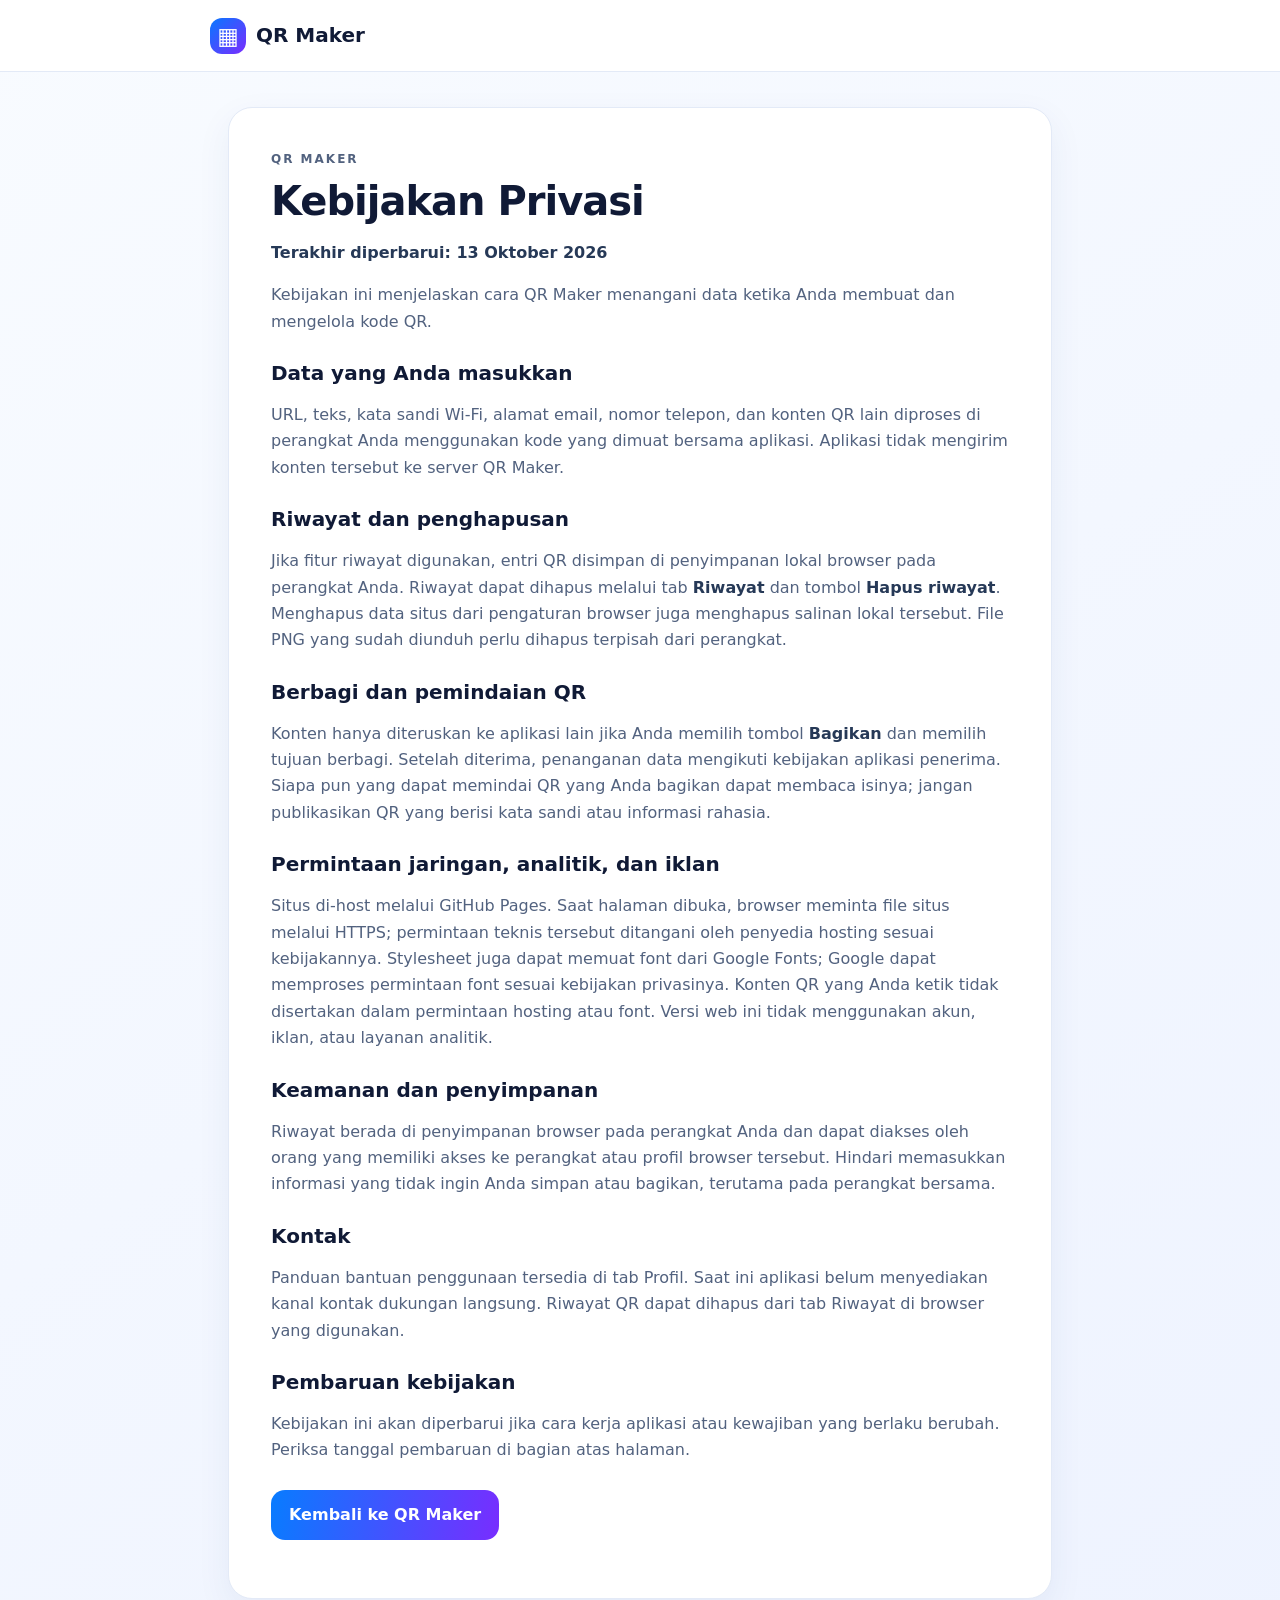
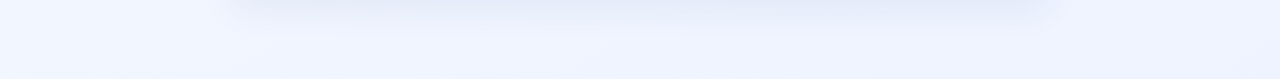
==== commit ac77f37e: "Replace GitHub support link with in-app help" ====
--- a/privacy.html
+++ b/privacy.html
@@ -5,7 +5,7 @@
   <meta name="viewport" content="width=device-width,initial-scale=1">
   <meta name="theme-color" content="#246bfe">
   <meta name="description" content="Kebijakan privasi QR Maker: pemrosesan QR lokal, penyimpanan riwayat, dan pilihan berbagi.">
-  <link rel="stylesheet" href="styles.css?v=21">
+  <link rel="stylesheet" href="styles.css?v=22">
   <title>Kebijakan Privasi — QR Maker</title>
 </head>
 <body>
@@ -35,7 +35,7 @@
       <p>Riwayat berada di penyimpanan browser pada perangkat Anda dan dapat diakses oleh orang yang memiliki akses ke perangkat atau profil browser tersebut. Hindari memasukkan informasi yang tidak ingin Anda simpan atau bagikan, terutama pada perangkat bersama.</p>
 
       <h2>Kontak</h2>
-      <p>Untuk pertanyaan umum atau privasi, gunakan <a href="https://github.com/shopppit1-tech/qr-maker-app/issues" target="_blank" rel="noopener noreferrer">halaman dukungan QR Maker</a>. Pesan pada issue GitHub bersifat publik—jangan sertakan kata sandi, data pribadi, atau isi QR.</p>
+      <p>Panduan bantuan penggunaan tersedia di tab Profil. Saat ini aplikasi belum menyediakan kanal kontak dukungan langsung. Riwayat QR dapat dihapus dari tab Riwayat di browser yang digunakan.</p>
 
       <h2>Pembaruan kebijakan</h2>
       <p>Kebijakan ini akan diperbarui jika cara kerja aplikasi atau kewajiban yang berlaku berubah. Periksa tanggal pembaruan di bagian atas halaman.</p>
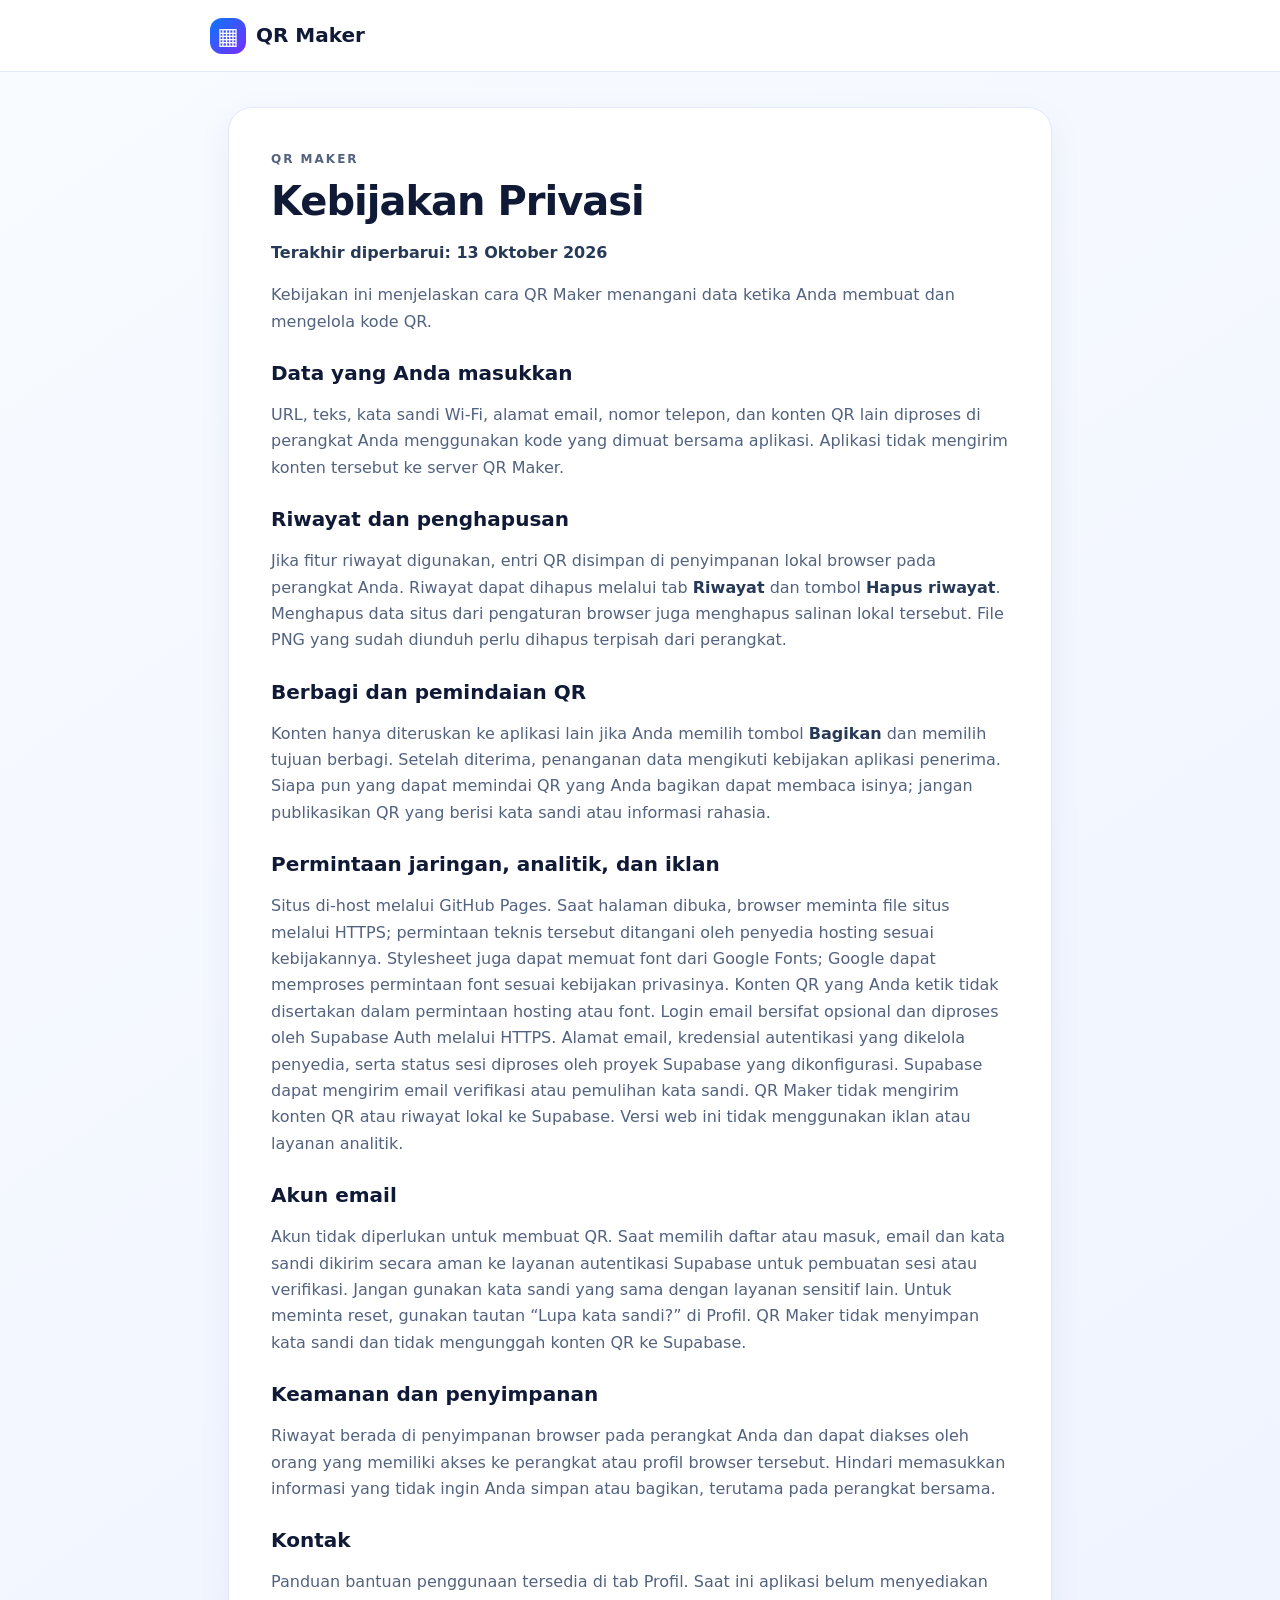
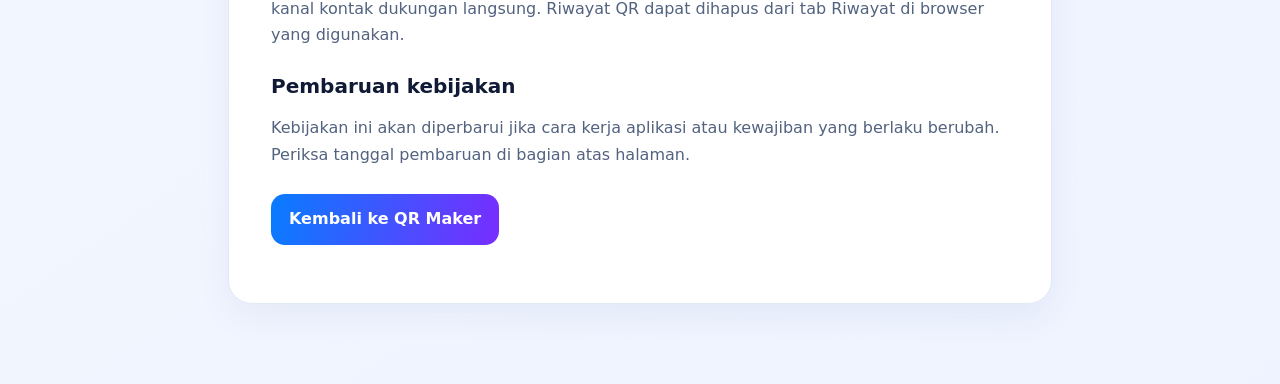
==== commit a9ec7fde: "Add Supabase email login to QR Maker" ====
--- a/privacy.html
+++ b/privacy.html
@@ -29,7 +29,10 @@
       <p>Konten hanya diteruskan ke aplikasi lain jika Anda memilih tombol <strong>Bagikan</strong> dan memilih tujuan berbagi. Setelah diterima, penanganan data mengikuti kebijakan aplikasi penerima. Siapa pun yang dapat memindai QR yang Anda bagikan dapat membaca isinya; jangan publikasikan QR yang berisi kata sandi atau informasi rahasia.</p>
 
       <h2>Permintaan jaringan, analitik, dan iklan</h2>
-      <p>Situs di-host melalui GitHub Pages. Saat halaman dibuka, browser meminta file situs melalui HTTPS; permintaan teknis tersebut ditangani oleh penyedia hosting sesuai kebijakannya. Stylesheet juga dapat memuat font dari Google Fonts; Google dapat memproses permintaan font sesuai kebijakan privasinya. Konten QR yang Anda ketik tidak disertakan dalam permintaan hosting atau font. Versi web ini tidak menggunakan akun, iklan, atau layanan analitik.</p>
+      <p>Situs di-host melalui GitHub Pages. Saat halaman dibuka, browser meminta file situs melalui HTTPS; permintaan teknis tersebut ditangani oleh penyedia hosting sesuai kebijakannya. Stylesheet juga dapat memuat font dari Google Fonts; Google dapat memproses permintaan font sesuai kebijakan privasinya. Konten QR yang Anda ketik tidak disertakan dalam permintaan hosting atau font. Login email bersifat opsional dan diproses oleh Supabase Auth melalui HTTPS. Alamat email, kredensial autentikasi yang dikelola penyedia, serta status sesi diproses oleh proyek Supabase yang dikonfigurasi. Supabase dapat mengirim email verifikasi atau pemulihan kata sandi. QR Maker tidak mengirim konten QR atau riwayat lokal ke Supabase. Versi web ini tidak menggunakan iklan atau layanan analitik.</p>
+
+      <h2>Akun email</h2>
+      <p>Akun tidak diperlukan untuk membuat QR. Saat memilih daftar atau masuk, email dan kata sandi dikirim secara aman ke layanan autentikasi Supabase untuk pembuatan sesi atau verifikasi. Jangan gunakan kata sandi yang sama dengan layanan sensitif lain. Untuk meminta reset, gunakan tautan “Lupa kata sandi?” di Profil. QR Maker tidak menyimpan kata sandi dan tidak mengunggah konten QR ke Supabase.</p>
 
       <h2>Keamanan dan penyimpanan</h2>
       <p>Riwayat berada di penyimpanan browser pada perangkat Anda dan dapat diakses oleh orang yang memiliki akses ke perangkat atau profil browser tersebut. Hindari memasukkan informasi yang tidak ingin Anda simpan atau bagikan, terutama pada perangkat bersama.</p>
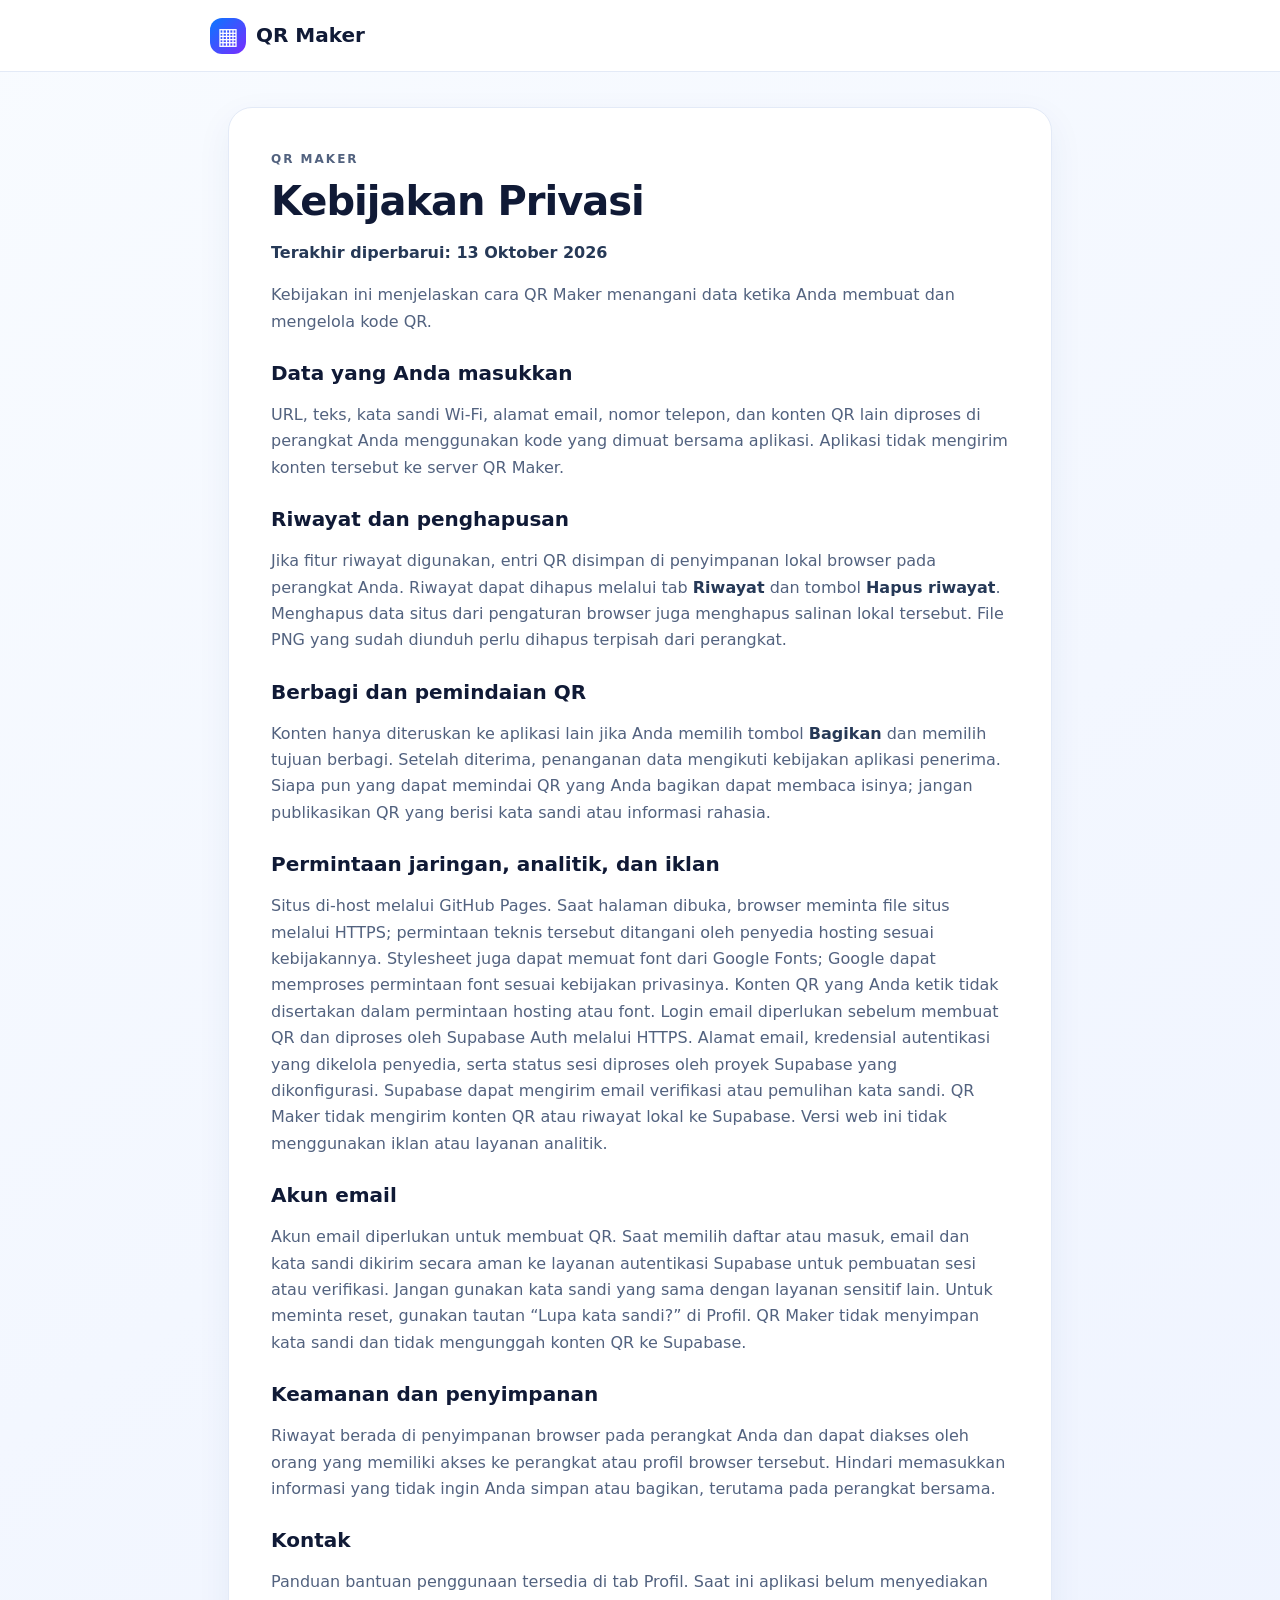
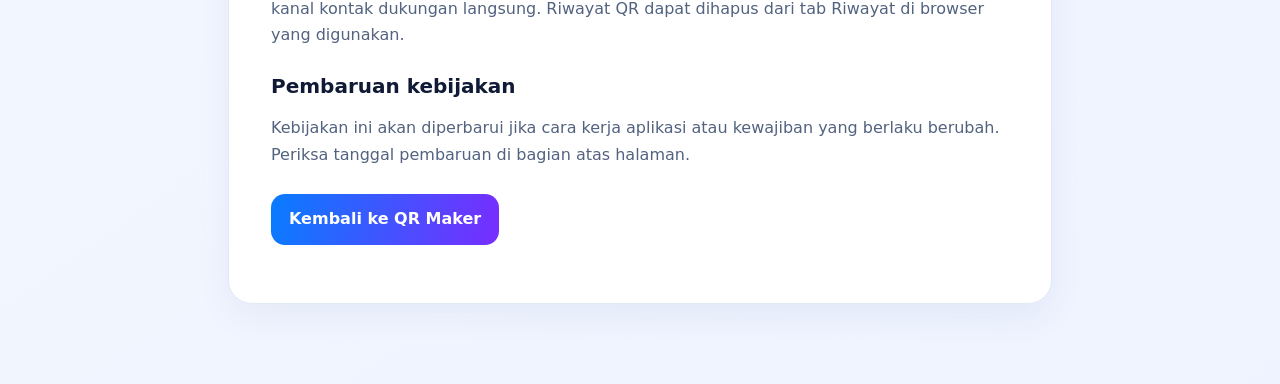
==== commit 97ee0ec0: "Require email login before generating QR codes" ====
--- a/privacy.html
+++ b/privacy.html
@@ -29,10 +29,10 @@
       <p>Konten hanya diteruskan ke aplikasi lain jika Anda memilih tombol <strong>Bagikan</strong> dan memilih tujuan berbagi. Setelah diterima, penanganan data mengikuti kebijakan aplikasi penerima. Siapa pun yang dapat memindai QR yang Anda bagikan dapat membaca isinya; jangan publikasikan QR yang berisi kata sandi atau informasi rahasia.</p>
 
       <h2>Permintaan jaringan, analitik, dan iklan</h2>
-      <p>Situs di-host melalui GitHub Pages. Saat halaman dibuka, browser meminta file situs melalui HTTPS; permintaan teknis tersebut ditangani oleh penyedia hosting sesuai kebijakannya. Stylesheet juga dapat memuat font dari Google Fonts; Google dapat memproses permintaan font sesuai kebijakan privasinya. Konten QR yang Anda ketik tidak disertakan dalam permintaan hosting atau font. Login email bersifat opsional dan diproses oleh Supabase Auth melalui HTTPS. Alamat email, kredensial autentikasi yang dikelola penyedia, serta status sesi diproses oleh proyek Supabase yang dikonfigurasi. Supabase dapat mengirim email verifikasi atau pemulihan kata sandi. QR Maker tidak mengirim konten QR atau riwayat lokal ke Supabase. Versi web ini tidak menggunakan iklan atau layanan analitik.</p>
+      <p>Situs di-host melalui GitHub Pages. Saat halaman dibuka, browser meminta file situs melalui HTTPS; permintaan teknis tersebut ditangani oleh penyedia hosting sesuai kebijakannya. Stylesheet juga dapat memuat font dari Google Fonts; Google dapat memproses permintaan font sesuai kebijakan privasinya. Konten QR yang Anda ketik tidak disertakan dalam permintaan hosting atau font. Login email diperlukan sebelum membuat QR dan diproses oleh Supabase Auth melalui HTTPS. Alamat email, kredensial autentikasi yang dikelola penyedia, serta status sesi diproses oleh proyek Supabase yang dikonfigurasi. Supabase dapat mengirim email verifikasi atau pemulihan kata sandi. QR Maker tidak mengirim konten QR atau riwayat lokal ke Supabase. Versi web ini tidak menggunakan iklan atau layanan analitik.</p>
 
       <h2>Akun email</h2>
-      <p>Akun tidak diperlukan untuk membuat QR. Saat memilih daftar atau masuk, email dan kata sandi dikirim secara aman ke layanan autentikasi Supabase untuk pembuatan sesi atau verifikasi. Jangan gunakan kata sandi yang sama dengan layanan sensitif lain. Untuk meminta reset, gunakan tautan “Lupa kata sandi?” di Profil. QR Maker tidak menyimpan kata sandi dan tidak mengunggah konten QR ke Supabase.</p>
+      <p>Akun email diperlukan untuk membuat QR. Saat memilih daftar atau masuk, email dan kata sandi dikirim secara aman ke layanan autentikasi Supabase untuk pembuatan sesi atau verifikasi. Jangan gunakan kata sandi yang sama dengan layanan sensitif lain. Untuk meminta reset, gunakan tautan “Lupa kata sandi?” di Profil. QR Maker tidak menyimpan kata sandi dan tidak mengunggah konten QR ke Supabase.</p>
 
       <h2>Keamanan dan penyimpanan</h2>
       <p>Riwayat berada di penyimpanan browser pada perangkat Anda dan dapat diakses oleh orang yang memiliki akses ke perangkat atau profil browser tersebut. Hindari memasukkan informasi yang tidak ingin Anda simpan atau bagikan, terutama pada perangkat bersama.</p>
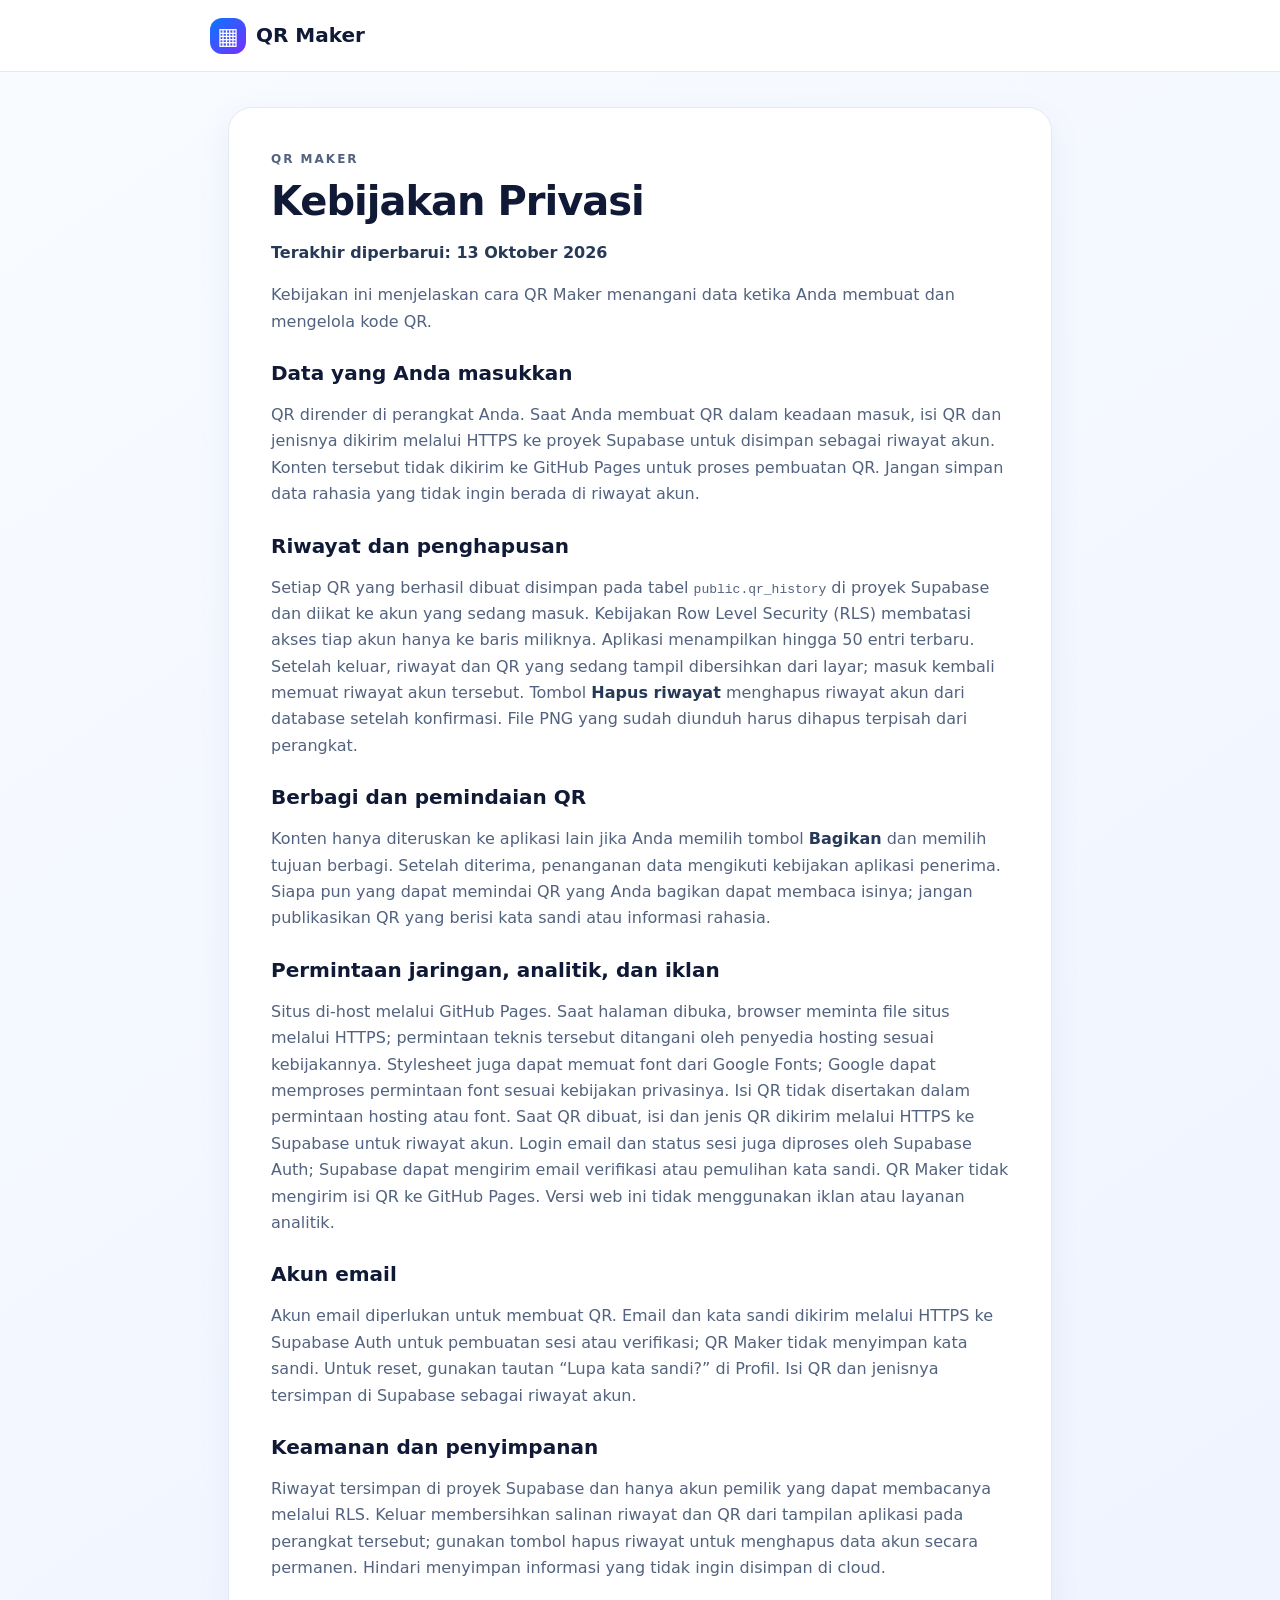
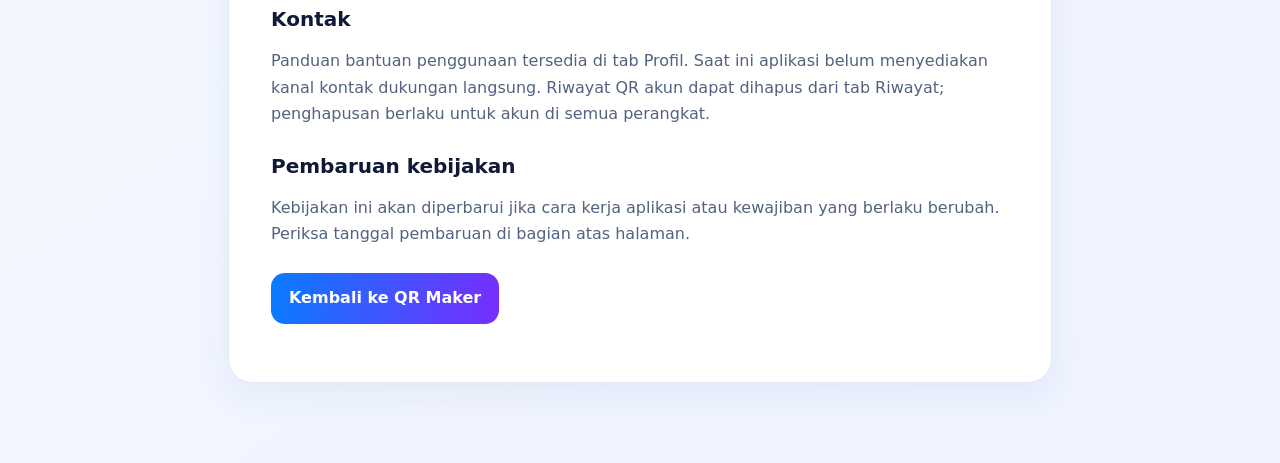
==== commit 4f7f3447: "Add account-scoped QR history" ====
--- a/privacy.html
+++ b/privacy.html
@@ -4,7 +4,7 @@
   <meta charset="UTF-8">
   <meta name="viewport" content="width=device-width,initial-scale=1">
   <meta name="theme-color" content="#246bfe">
-  <meta name="description" content="Kebijakan privasi QR Maker: pemrosesan QR lokal, penyimpanan riwayat, dan pilihan berbagi.">
+  <meta name="description" content="Kebijakan privasi QR Maker: pemrosesan QR lokal, riwayat akun Supabase, dan pilihan berbagi.">
   <link rel="stylesheet" href="styles.css?v=22">
   <title>Kebijakan Privasi — QR Maker</title>
 </head>
@@ -20,25 +20,25 @@
       <p>Kebijakan ini menjelaskan cara QR Maker menangani data ketika Anda membuat dan mengelola kode QR.</p>
 
       <h2>Data yang Anda masukkan</h2>
-      <p>URL, teks, kata sandi Wi-Fi, alamat email, nomor telepon, dan konten QR lain diproses di perangkat Anda menggunakan kode yang dimuat bersama aplikasi. Aplikasi tidak mengirim konten tersebut ke server QR Maker.</p>
+      <p>QR dirender di perangkat Anda. Saat Anda membuat QR dalam keadaan masuk, isi QR dan jenisnya dikirim melalui HTTPS ke proyek Supabase untuk disimpan sebagai riwayat akun. Konten tersebut tidak dikirim ke GitHub Pages untuk proses pembuatan QR. Jangan simpan data rahasia yang tidak ingin berada di riwayat akun.</p>
 
       <h2>Riwayat dan penghapusan</h2>
-      <p>Jika fitur riwayat digunakan, entri QR disimpan di penyimpanan lokal browser pada perangkat Anda. Riwayat dapat dihapus melalui tab <strong>Riwayat</strong> dan tombol <strong>Hapus riwayat</strong>. Menghapus data situs dari pengaturan browser juga menghapus salinan lokal tersebut. File PNG yang sudah diunduh perlu dihapus terpisah dari perangkat.</p>
+      <p>Setiap QR yang berhasil dibuat disimpan pada tabel <code>public.qr_history</code> di proyek Supabase dan diikat ke akun yang sedang masuk. Kebijakan Row Level Security (RLS) membatasi akses tiap akun hanya ke baris miliknya. Aplikasi menampilkan hingga 50 entri terbaru. Setelah keluar, riwayat dan QR yang sedang tampil dibersihkan dari layar; masuk kembali memuat riwayat akun tersebut. Tombol <strong>Hapus riwayat</strong> menghapus riwayat akun dari database setelah konfirmasi. File PNG yang sudah diunduh harus dihapus terpisah dari perangkat.</p>
 
       <h2>Berbagi dan pemindaian QR</h2>
       <p>Konten hanya diteruskan ke aplikasi lain jika Anda memilih tombol <strong>Bagikan</strong> dan memilih tujuan berbagi. Setelah diterima, penanganan data mengikuti kebijakan aplikasi penerima. Siapa pun yang dapat memindai QR yang Anda bagikan dapat membaca isinya; jangan publikasikan QR yang berisi kata sandi atau informasi rahasia.</p>
 
       <h2>Permintaan jaringan, analitik, dan iklan</h2>
-      <p>Situs di-host melalui GitHub Pages. Saat halaman dibuka, browser meminta file situs melalui HTTPS; permintaan teknis tersebut ditangani oleh penyedia hosting sesuai kebijakannya. Stylesheet juga dapat memuat font dari Google Fonts; Google dapat memproses permintaan font sesuai kebijakan privasinya. Konten QR yang Anda ketik tidak disertakan dalam permintaan hosting atau font. Login email diperlukan sebelum membuat QR dan diproses oleh Supabase Auth melalui HTTPS. Alamat email, kredensial autentikasi yang dikelola penyedia, serta status sesi diproses oleh proyek Supabase yang dikonfigurasi. Supabase dapat mengirim email verifikasi atau pemulihan kata sandi. QR Maker tidak mengirim konten QR atau riwayat lokal ke Supabase. Versi web ini tidak menggunakan iklan atau layanan analitik.</p>
+      <p>Situs di-host melalui GitHub Pages. Saat halaman dibuka, browser meminta file situs melalui HTTPS; permintaan teknis tersebut ditangani oleh penyedia hosting sesuai kebijakannya. Stylesheet juga dapat memuat font dari Google Fonts; Google dapat memproses permintaan font sesuai kebijakan privasinya. Isi QR tidak disertakan dalam permintaan hosting atau font. Saat QR dibuat, isi dan jenis QR dikirim melalui HTTPS ke Supabase untuk riwayat akun. Login email dan status sesi juga diproses oleh Supabase Auth; Supabase dapat mengirim email verifikasi atau pemulihan kata sandi. QR Maker tidak mengirim isi QR ke GitHub Pages. Versi web ini tidak menggunakan iklan atau layanan analitik.</p>
 
       <h2>Akun email</h2>
-      <p>Akun email diperlukan untuk membuat QR. Saat memilih daftar atau masuk, email dan kata sandi dikirim secara aman ke layanan autentikasi Supabase untuk pembuatan sesi atau verifikasi. Jangan gunakan kata sandi yang sama dengan layanan sensitif lain. Untuk meminta reset, gunakan tautan “Lupa kata sandi?” di Profil. QR Maker tidak menyimpan kata sandi dan tidak mengunggah konten QR ke Supabase.</p>
+      <p>Akun email diperlukan untuk membuat QR. Email dan kata sandi dikirim melalui HTTPS ke Supabase Auth untuk pembuatan sesi atau verifikasi; QR Maker tidak menyimpan kata sandi. Untuk reset, gunakan tautan “Lupa kata sandi?” di Profil. Isi QR dan jenisnya tersimpan di Supabase sebagai riwayat akun.</p>
 
       <h2>Keamanan dan penyimpanan</h2>
-      <p>Riwayat berada di penyimpanan browser pada perangkat Anda dan dapat diakses oleh orang yang memiliki akses ke perangkat atau profil browser tersebut. Hindari memasukkan informasi yang tidak ingin Anda simpan atau bagikan, terutama pada perangkat bersama.</p>
+      <p>Riwayat tersimpan di proyek Supabase dan hanya akun pemilik yang dapat membacanya melalui RLS. Keluar membersihkan salinan riwayat dan QR dari tampilan aplikasi pada perangkat tersebut; gunakan tombol hapus riwayat untuk menghapus data akun secara permanen. Hindari menyimpan informasi yang tidak ingin disimpan di cloud.</p>
 
       <h2>Kontak</h2>
-      <p>Panduan bantuan penggunaan tersedia di tab Profil. Saat ini aplikasi belum menyediakan kanal kontak dukungan langsung. Riwayat QR dapat dihapus dari tab Riwayat di browser yang digunakan.</p>
+      <p>Panduan bantuan penggunaan tersedia di tab Profil. Saat ini aplikasi belum menyediakan kanal kontak dukungan langsung. Riwayat QR akun dapat dihapus dari tab Riwayat; penghapusan berlaku untuk akun di semua perangkat.</p>
 
       <h2>Pembaruan kebijakan</h2>
       <p>Kebijakan ini akan diperbarui jika cara kerja aplikasi atau kewajiban yang berlaku berubah. Periksa tanggal pembaruan di bagian atas halaman.</p>
